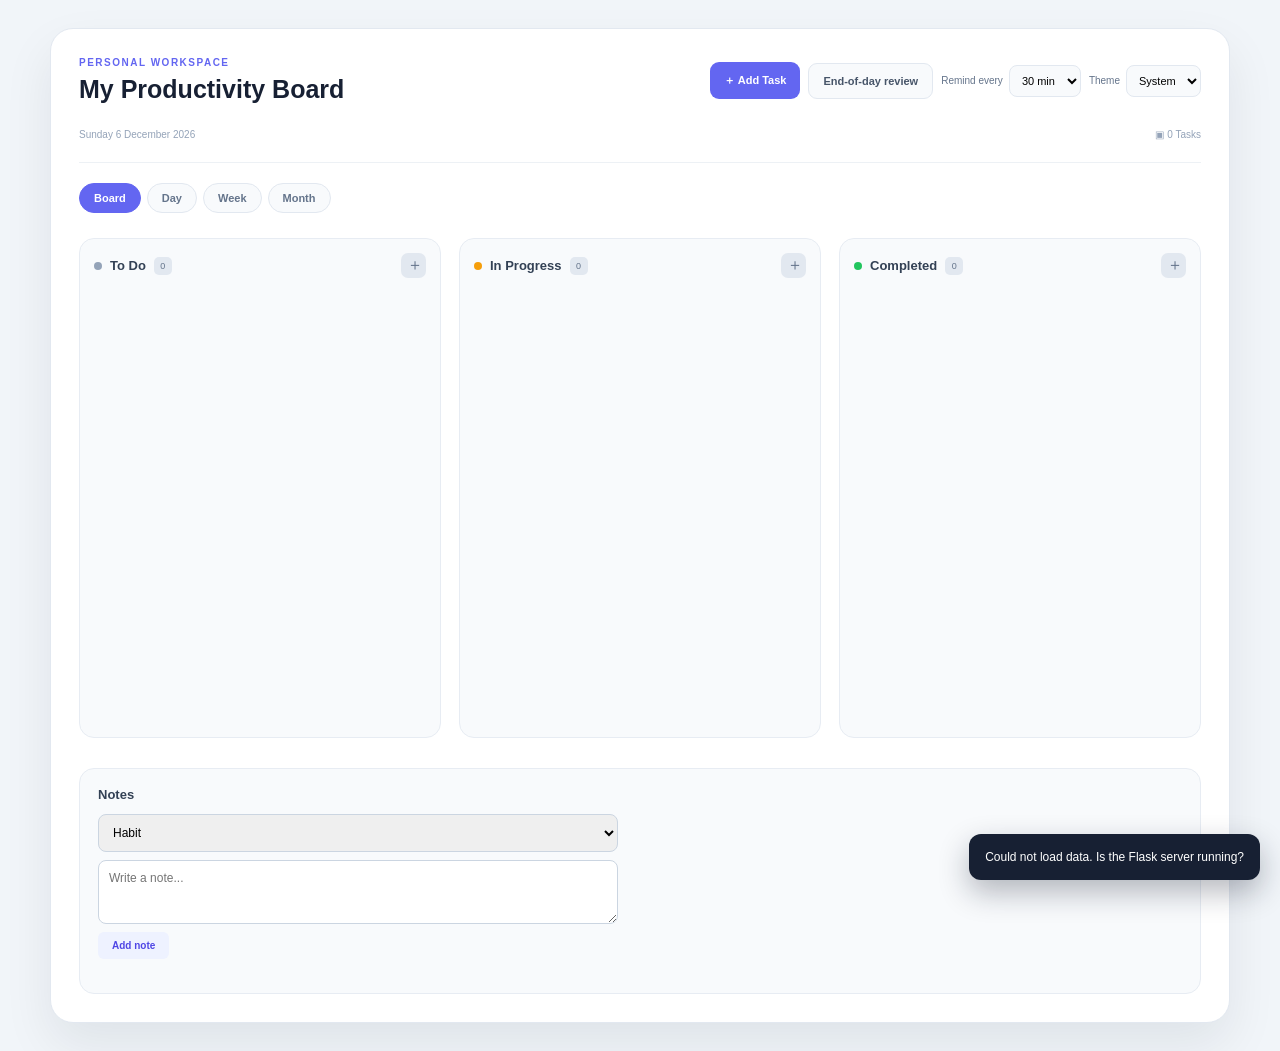
==== frontend/index.html @ 71735ff5 "added day, week and month planner views also added view switcher and calendar grid based on due date" ====
<!doctype html>
<html lang="en">
  <head>
    <meta charset="utf-8" />
    <meta name="viewport" content="width=device-width, initial-scale=1" />
    <title>My Productivity Board</title>
    <link rel="stylesheet" href="./style.css" />
    <link rel="stylesheet" href="./panels.css" />
    <link rel="stylesheet" href="./planner.css" />
    <link rel="stylesheet" href="./theme.css" />
  </head>
  <body>
    <div class="kanban-board">
      <header class="board-header">
        <div>
          <p class="eyebrow">PERSONAL WORKSPACE</p>
          <h1>My Productivity Board</h1>
        </div>

        <div class="board-actions">
          <button type="button" id="add-task-btn">＋ Add Task</button>
          <button type="button" id="review-btn" class="ghost-btn">End-of-day review</button>
          <label class="reminder-setting">
            Remind every
            <select id="reminder-interval">
              <option value="15">15 min</option>
              <option value="30">30 min</option>
              <option value="60">60 min</option>
              <option value="0">Off</option>
            </select>
          </label>
          <label class="reminder-setting">
            Theme
            <select id="theme-select">
              <option value="system">System</option>
              <option value="light">Light</option>
              <option value="dark">Dark</option>
            </select>
          </label>
        </div>
      </header>

      <div class="board-meta">
        <span id="today-label" class="board-info"></span>
        <div class="board-info">
          <span>▣ <span id="total-count">0</span> Tasks</span>
        </div>
      </div>

      <nav class="view-switcher" aria-label="Choose view">
        <button type="button" class="view-btn active" data-view="board">Board</button>
        <button type="button" class="view-btn" data-view="day">Day</button>
        <button type="button" class="view-btn" data-view="week">Week</button>
        <button type="button" class="view-btn" data-view="month">Month</button>
      </nav>

      <main class="kanban-columns">
        <section class="kanban-column" data-status="todo">
          <header class="column-header">
            <div>
              <span class="status-dot gray"></span>
              <h2>To Do</h2>
              <span class="task-count" id="count-todo">0</span>
            </div>
            <button type="button" class="column-add" data-status="todo" aria-label="Add to To Do">＋</button>
          </header>
          <div class="task-list" id="list-todo"></div>
        </section>

        <section class="kanban-column" data-status="progress">
          <header class="column-header">
            <div>
              <span class="status-dot orange"></span>
              <h2>In Progress</h2>
              <span class="task-count" id="count-progress">0</span>
            </div>
            <button type="button" class="column-add" data-status="progress" aria-label="Add to In Progress">＋</button>
          </header>
          <div class="task-list" id="list-progress"></div>
        </section>

        <section class="kanban-column" data-status="done">
          <header class="column-header">
            <div>
              <span class="status-dot green"></span>
              <h2>Completed</h2>
              <span class="task-count" id="count-done">0</span>
            </div>
            <button type="button" class="column-add" data-status="done" aria-label="Add to Completed">＋</button>
          </header>
          <div class="task-list" id="list-done"></div>
        </section>
      </main>

      <section id="planner" class="planner" hidden>
        <div class="planner-nav">
          <button type="button" id="planner-prev" class="ghost-btn" aria-label="Previous">‹</button>
          <h2 id="planner-title"></h2>
          <button type="button" id="planner-next" class="ghost-btn" aria-label="Next">›</button>
          <button type="button" id="planner-today" class="ghost-btn">Today</button>
        </div>
        <p class="planner-hint">Click a task to edit it, or an empty spot in a day to add one for that date.</p>
        <div id="planner-grid" class="planner-grid"></div>
      </section>

      <section class="notes-panel" aria-labelledby="notes-title">
        <h2 id="notes-title">Notes</h2>
        <form id="note-form">
          <select id="note-category" aria-label="Note category">
            <option value="habit">Habit</option>
            <option value="reflection">Reflection</option>
            <option value="time management">Time management</option>
            <option value="critique">Critique</option>
            <option value="other">Other</option>
          </select>
          <textarea id="note-text" rows="3" placeholder="Write a note..."></textarea>
          <button type="submit" class="action-btn">Add note</button>
        </form>
        <ul id="notes-list" class="notes-list"></ul>
      </section>
    </div>

    <dialog id="task-dialog">
      <form id="task-form">
        <h2 id="dialog-title">New Task</h2>
        <input type="text" id="task-title" placeholder="Title" required />
        <input type="text" id="task-desc" placeholder="Description" />
        <input type="text" id="task-label" placeholder="Label (e.g. Design)" />
        <select id="task-status" aria-label="Status">
          <option value="todo">To Do</option>
          <option value="progress">In Progress</option>
          <option value="done">Completed</option>
        </select>
        <input type="date" id="task-date" required />
        <div class="dialog-buttons">
          <button type="button" id="delete-btn" hidden>Delete</button>
          <button type="button" id="cancel-btn">Cancel</button>
          <button type="submit" id="submit-btn">Add</button>
        </div>
      </form>
    </dialog>

    <dialog id="review-dialog">
      <form id="review-form">
        <h2>End-of-day review</h2>
        <p id="review-summary" class="review-summary"></p>
        <ul id="review-list" class="review-list"></ul>
        <textarea id="review-text" rows="4" placeholder="What went well? What would you change tomorrow?"></textarea>
        <div class="dialog-buttons">
          <button type="button" id="review-close" class="ghost-btn">Close</button>
          <button type="submit">Save reflection</button>
        </div>
      </form>
    </dialog>

    <div id="toast" class="toast" role="status" hidden></div>

    <script type="module" src="./index.js"></script>
  </body>
</html>
---- frontend/style.css ----
* {
  box-sizing: border-box;
}

body {
  margin: 0;
  min-height: 100vh;
  padding: 28px;
  background: #f1f5f9;
  color: #172033;
  font-family: Arial, sans-serif;
}

.kanban-board {
  width: min(100%, 1180px);
  margin: 0 auto;
  padding: 28px;
  border: 1px solid #e2e8f0;
  border-radius: 23px;
  background: #ffffff;
  box-shadow: 0 22px 50px rgba(15, 23, 42, 0.08);
}

.board-header,
.board-meta,
.column-header,
.task-top,
.task-footer,
.checklist-label {
  display: flex;
  align-items: center;
  justify-content: space-between;
  gap: 15px;
}

.eyebrow {
  margin: 0 0 7px;
  color: #6366f1;
  font-size: 10px;
  font-weight: 700;
  letter-spacing: 1.5px;
}

.board-header h1 {
  margin: 0;
  font-size: 25px;
}

.board-actions {
  display: flex;
  align-items: center;
  gap: 8px;
}

.board-actions > button:first-child {
  padding: 11px 14px;
  border: 0;
  border-radius: 9px;
  background: #6366f1;
  color: #ffffff;
  cursor: pointer;
  font-size: 11px;
  font-weight: 700;
  transition:
    background 0.25s ease,
    transform 0.25s ease;
}

.board-actions > button:first-child:hover {
  background: #4f46e5;
  transform: translateY(-2px);
}

.more-button {
  width: 36px;
  height: 36px;
  border: 1px solid #e2e8f0;
  border-radius: 9px;
  background: #f8fafc;
  color: #64748b;
  cursor: pointer;
  font-size: 14px;
}

.board-meta {
  margin-top: 25px;
  padding-bottom: 22px;
  border-bottom: 1px solid #edf1f5;
}

.team-avatars {
  display: flex;
  align-items: center;
}

.team-avatars img,
.team-avatars span {
  width: 29px;
  height: 29px;
  margin-left: -6px;
  border: 2px solid #ffffff;
  border-radius: 50%;
}

.team-avatars img:first-child {
  margin-left: 0;
}

.team-avatars img {
  object-fit: cover;
}

.team-avatars span {
  display: grid;
  place-items: center;
  background: #e0e7ff;
  color: #4f46e5;
  font-size: 8px;
  font-weight: 700;
}

.board-info {
  display: flex;
  gap: 18px;
  color: #94a3b8;
  font-size: 10px;
}

.kanban-columns {
  display: grid;
  grid-template-columns: repeat(3, minmax(245px, 1fr));
  gap: 18px;
  margin-top: 25px;
  overflow-x: auto;
  padding-bottom: 5px;
}

.kanban-column {
  min-height: 500px;
  padding: 14px;
  border: 1px solid #e7ecf3;
  border-radius: 15px;
  background: #f8fafc;
}

.column-header {
  margin-bottom: 16px;
}

.column-header > div {
  display: flex;
  align-items: center;
  gap: 8px;
}

.column-header h2 {
  margin: 0;
  color: #334155;
  font-size: 13px;
}

.column-header > button {
  width: 25px;
  height: 25px;
  border: 0;
  border-radius: 7px;
  background: #e2e8f0;
  color: #64748b;
  cursor: pointer;
  font-size: 16px;
}

.column-header > button:hover {
  background: #c7d2fe;
  color: #4f46e5;
}

.status-dot {
  width: 8px;
  height: 8px;
  border-radius: 50%;
}

.status-dot.gray {
  background: #94a3b8;
}

.status-dot.orange {
  background: #f59e0b;
}

.status-dot.green {
  background: #22c55e;
}

.task-count {
  min-width: 18px;
  height: 18px;
  display: grid;
  place-items: center;
  border-radius: 5px;
  background: #e2e8f0;
  color: #64748b;
  font-size: 9px;
}

.task-list {
  display: grid;
  gap: 12px;
}

.task-card {
  padding: 15px;
  border: 1px solid #e2e8f0;
  border-radius: 12px;
  background: #ffffff;
  box-shadow: 0 4px 12px rgba(15, 23, 42, 0.04);
  transition:
    transform 0.25s ease,
    box-shadow 0.25s ease;
}

.task-card:hover {
  transform: translateY(-4px);
  box-shadow: 0 12px 24px rgba(15, 23, 42, 0.09);
}

.task-card.highlighted {
  border-color: #c7d2fe;
  box-shadow: 0 7px 18px rgba(99, 102, 241, 0.1);
}

.task-top {
  align-items: flex-start;
}

.task-label {
  padding: 5px 7px;
  border-radius: 5px;
  font-size: 7px;
  font-weight: 700;
  letter-spacing: 0.7px;
}

.task-label.purple {
  background: #ede9fe;
  color: #7c3aed;
}

.task-label.blue {
  background: #dbeafe;
  color: #2563eb;
}

.task-label.orange {
  background: #ffedd5;
  color: #ea580c;
}

.task-label.pink {
  background: #fce7f3;
  color: #db2777;
}

.task-label.green-label {
  background: #dcfce7;
  color: #16a34a;
}

.task-top button {
  padding: 0;
  border: 0;
  background: transparent;
  color: #94a3b8;
  cursor: pointer;
  font-size: 13px;
}

.task-card h3 {
  margin: 14px 0 7px;
  color: #334155;
  font-size: 13px;
  line-height: 1.35;
}

.task-card > p {
  margin: 0;
  color: #94a3b8;
  font-size: 10px;
  line-height: 1.5;
}

.checklist {
  margin-top: 15px;
}

.checklist-label {
  margin-bottom: 7px;
  color: #94a3b8;
  font-size: 9px;
}

.checklist-label strong {
  color: #6366f1;
}

.checklist-track {
  height: 5px;
  overflow: hidden;
  border-radius: 10px;
  background: #e2e8f0;
}

.checklist-track span {
  display: block;
  width: 60%;
  height: 100%;
  border-radius: inherit;
  background: #6366f1;
}

.task-footer {
  margin-top: 17px;
}

.due-date,
.done-date {
  color: #94a3b8;
  font-size: 9px;
}

.done-date {
  color: #16a34a;
  font-weight: 700;
}

.task-footer img {
  width: 25px;
  height: 25px;
  border: 2px solid #ffffff;
  border-radius: 50%;
  object-fit: cover;
}

.add-task-button {
  width: 100%;
  margin-top: 14px;
  padding: 10px;
  border: 1px dashed #cbd5e1;
  border-radius: 8px;
  background: transparent;
  color: #94a3b8;
  cursor: pointer;
  font-size: 10px;
  transition:
    border-color 0.25s ease,
    color 0.25s ease,
    background 0.25s ease;
}

.add-task-button:hover {
  border-color: #818cf8;
  background: #eef2ff;
  color: #6366f1;
}

dialog {
  width: min(92%, 380px);
  padding: 22px;
  border: 1px solid #e2e8f0;
  border-radius: 15px;
}
dialog::backdrop {
  background: rgba(15, 23, 42, 0.4);
}
#task-form {
  display: grid;
  gap: 10px;
}
#task-form h2 {
  margin: 0 0 4px;
  font-size: 16px;
}
#task-form input,
#task-form select {
  padding: 10px;
  border: 1px solid #cbd5e1;
  border-radius: 8px;
  font-size: 12px;
}
.dialog-buttons {
  display: flex;
  justify-content: flex-end;
  gap: 8px;
}
.dialog-buttons button {
  padding: 9px 14px;
  border: 0;
  border-radius: 8px;
  cursor: pointer;
  font-size: 11px;
  font-weight: 700;
}
#cancel-btn {
  background: #e2e8f0;
  color: #475569;
}
.dialog-buttons button[type="submit"] {
  background: #6366f1;
  color: #fff;
}

.card-actions {
  display: flex;
  gap: 6px;
  margin-top: 12px;
}
.action-btn {
  padding: 6px 10px;
  border: 0;
  border-radius: 6px;
  background: #eef2ff;
  color: #4f46e5;
  font-size: 10px;
  font-weight: 700;
  cursor: pointer;
}
.action-btn:hover {
  background: #c7d2fe;
}
.action-btn.secondary {
  background: #f1f5f9;
  color: #64748b;
}
.action-btn.secondary:hover {
  background: #e2e8f0;
}

#delete-btn {
  background: #fee2e2;
  color: #dc2626;
  margin-right: auto;
}

@media (max-width: 700px) {
  body {
    padding: 14px;
  }

  .kanban-board {
    padding: 20px 15px;
  }

  .kanban-columns {
    grid-template-columns: repeat(3, 270px);
  }

  .board-info {
    display: none;
  }
}
---- frontend/panels.css ----
/* Header extras */
.board-actions { flex-wrap: wrap; justify-content: flex-end; }

.ghost-btn {
  padding: 11px 14px;
  border: 1px solid #e2e8f0;
  border-radius: 9px;
  background: #f8fafc;
  color: #475569;
  cursor: pointer;
  font-size: 11px;
  font-weight: 700;
}
.ghost-btn:hover { background: #eef2ff; color: #4f46e5; }

.reminder-setting {
  display: flex;
  align-items: center;
  gap: 6px;
  color: #64748b;
  font-size: 10px;
}
.reminder-setting select {
  padding: 8px;
  border: 1px solid #e2e8f0;
  border-radius: 8px;
  background: #f8fafc;
  font-size: 11px;
}

/* Overdue dates */
.due-date.overdue { color: #dc2626; font-weight: 700; }

/* Notes panel */
.notes-panel {
  margin-top: 25px;
  padding: 18px;
  border: 1px solid #e7ecf3;
  border-radius: 15px;
  background: #f8fafc;
}
.notes-panel h2 { margin: 0 0 12px; color: #334155; font-size: 13px; }

#note-form { display: grid; gap: 8px; max-width: 520px; }
#note-form select,
#note-form textarea,
#review-form textarea {
  padding: 10px;
  border: 1px solid #cbd5e1;
  border-radius: 8px;
  font: inherit;
  font-size: 12px;
  resize: vertical;
}
#note-form .action-btn { justify-self: start; padding: 8px 14px; }

.notes-list {
  display: grid;
  gap: 10px;
  margin: 16px 0 0;
  padding: 0;
  list-style: none;
}
.note {
  padding: 12px 14px;
  border: 1px solid #e2e8f0;
  border-radius: 10px;
  background: #ffffff;
}
.note p { margin: 8px 0 0; color: #475569; font-size: 12px; line-height: 1.5; white-space: pre-wrap; }
.note-meta { display: flex; align-items: center; gap: 10px; color: #94a3b8; font-size: 9px; }
.note-tag {
  padding: 4px 7px;
  border-radius: 5px;
  background: #ede9fe;
  color: #7c3aed;
  font-weight: 700;
  letter-spacing: 0.5px;
  text-transform: uppercase;
}
.note-delete {
  margin-left: auto;
  border: 0;
  background: transparent;
  color: #94a3b8;
  cursor: pointer;
}
.note-delete:hover { color: #dc2626; }

/* End-of-day review dialog */
#review-form { display: grid; gap: 10px; }
#review-form h2 { margin: 0; font-size: 16px; }
.review-summary { margin: 0; color: #64748b; font-size: 11px; }
.review-list { display: grid; gap: 8px; margin: 0; padding: 0; list-style: none; }
.review-list li {
  display: flex;
  align-items: center;
  justify-content: space-between;
  gap: 10px;
  padding: 10px;
  border: 1px solid #e2e8f0;
  border-radius: 8px;
  font-size: 12px;
}

/* Reminder toast */
.toast {
  position: fixed;
  right: 20px;
  bottom: 20px;
  max-width: 320px;
  padding: 14px 16px;
  border-radius: 12px;
  background: #172033;
  color: #ffffff;
  font-size: 12px;
  line-height: 1.5;
  box-shadow: 0 12px 30px rgba(15, 23, 42, 0.3);
}
.toast[hidden] { display: none; }
---- frontend/planner.css ----
/* View switcher */
.view-switcher { display: flex; gap: 6px; margin-top: 20px; }
.view-btn {
  padding: 8px 14px;
  border: 1px solid #e2e8f0;
  border-radius: 999px;
  background: #f8fafc;
  color: #64748b;
  cursor: pointer;
  font-size: 11px;
  font-weight: 700;
}
.view-btn.active { border-color: #6366f1; background: #6366f1; color: #ffffff; }

/* `hidden` must win over the display values set elsewhere */
.kanban-columns[hidden],
.planner[hidden] { display: none; }

/* Planner */
.planner { margin-top: 20px; }
.planner-nav { display: flex; align-items: center; gap: 10px; }
.planner-nav h2 { flex: 1; margin: 0; font-size: 15px; text-align: center; }
.planner-nav .ghost-btn { padding: 8px 14px; }
.planner-hint { margin: 10px 0 14px; color: #94a3b8; font-size: 10px; }

.planner-grid { display: grid; gap: 8px; overflow-x: auto; }
.planner-grid.day { grid-template-columns: 1fr; }
.planner-grid.week,
.planner-grid.month { grid-template-columns: repeat(7, minmax(110px, 1fr)); }

.weekday-label { padding: 4px; color: #94a3b8; font-size: 10px; font-weight: 700; text-align: center; }

.day-cell {
  min-height: 90px;
  padding: 8px;
  border: 1px solid #e7ecf3;
  border-radius: 10px;
  background: #f8fafc;
  cursor: pointer;
}
.planner-grid.day .day-cell { min-height: 220px; }
.planner-grid.week .day-cell { min-height: 200px; }
.day-cell:hover { border-color: #c7d2fe; }
.day-cell.today { border-color: #6366f1; box-shadow: inset 0 0 0 1px #6366f1; }
.day-cell.outside { opacity: 0.45; }
.day-head { color: #64748b; font-size: 10px; font-weight: 700; }

.chip {
  display: block;
  width: 100%;
  margin-top: 6px;
  padding: 5px 7px;
  overflow: hidden;
  border: 0;
  border-radius: 6px;
  font-size: 10px;
  text-align: left;
  text-overflow: ellipsis;
  white-space: nowrap;
  cursor: pointer;
}
.chip.todo { background: #ede9fe; color: #7c3aed; }
.chip.progress { background: #ffedd5; color: #ea580c; }
.chip.done { background: #dcfce7; color: #16a34a; text-decoration: line-through; }
---- frontend/theme.css ----
/* JS sets <html data-theme="light|dark">, resolving "system" itself. */
[data-theme="dark"] { color-scheme: dark; }

[data-theme="dark"] body { background: #0b1120; color: #e2e8f0; }
[data-theme="dark"] .kanban-board { background: #111827; border-color: #1f2937; box-shadow: none; }
[data-theme="dark"] .board-meta { border-bottom-color: #1f2937; }

[data-theme="dark"] .kanban-column,
[data-theme="dark"] .notes-panel { background: #0f172a; border-color: #1f2937; }

[data-theme="dark"] .task-card,
[data-theme="dark"] .note,
[data-theme="dark"] .review-list li { background: #1e293b; border-color: #334155; }

[data-theme="dark"] .column-header h2,
[data-theme="dark"] .task-card h3,
[data-theme="dark"] .notes-panel h2 { color: #e2e8f0; }

[data-theme="dark"] .task-card > p,
[data-theme="dark"] .note p,
[data-theme="dark"] .review-summary { color: #94a3b8; }

[data-theme="dark"] .task-count,
[data-theme="dark"] .column-header > button { background: #1e293b; color: #94a3b8; }

[data-theme="dark"] dialog { background: #111827; color: #e2e8f0; border-color: #334155; }

[data-theme="dark"] #task-form input,
[data-theme="dark"] #task-form select,
[data-theme="dark"] #note-form select,
[data-theme="dark"] #note-form textarea,
[data-theme="dark"] #review-form textarea { background: #0f172a; color: #e2e8f0; border-color: #334155; }

[data-theme="dark"] .ghost-btn,
[data-theme="dark"] .reminder-setting select { background: #1e293b; border-color: #334155; color: #cbd5e1; }
[data-theme="dark"] .reminder-setting { color: #94a3b8; }

[data-theme="dark"] #cancel-btn { background: #334155; color: #e2e8f0; }
[data-theme="dark"] .action-btn { background: #312e81; color: #c7d2fe; }
[data-theme="dark"] .action-btn.secondary { background: #334155; color: #cbd5e1; }

[data-theme="dark"] .toast { background: #e2e8f0; color: #0f172a; }

/* Planner */
[data-theme="dark"] .view-btn { background: #1e293b; border-color: #334155; color: #94a3b8; }
[data-theme="dark"] .view-btn.active { background: #6366f1; border-color: #6366f1; color: #ffffff; }
[data-theme="dark"] .day-cell { background: #0f172a; border-color: #1f2937; }
[data-theme="dark"] .day-cell:hover { border-color: #4f46e5; }
[data-theme="dark"] .day-head { color: #94a3b8; }
[data-theme="dark"] .chip.todo { background: #2e1065; color: #c4b5fd; }
[data-theme="dark"] .chip.progress { background: #431407; color: #fdba74; }
[data-theme="dark"] .chip.done { background: #052e16; color: #86efac; }
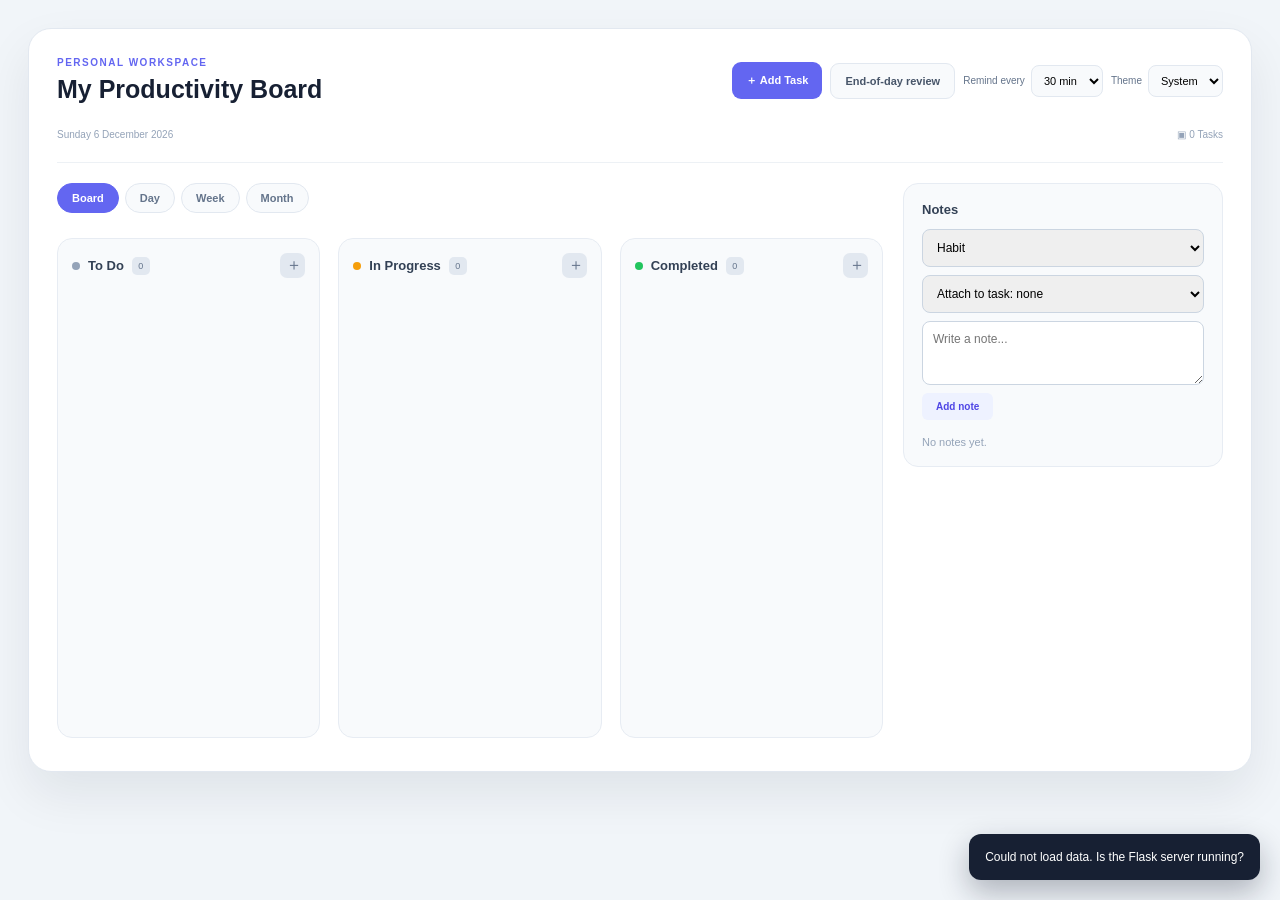
==== commit 36d51441: "added deadline times and task-linked notes sidebar, added optional deadline time with 15-minute and " ====
--- a/frontend/index.html
+++ b/frontend/index.html
@@ -47,6 +47,8 @@
         </div>
       </div>
 
+      <div class="workspace">
+      <div class="workspace-main">
       <nav class="view-switcher" aria-label="Choose view">
         <button type="button" class="view-btn active" data-view="board">Board</button>
         <button type="button" class="view-btn" data-view="day">Day</button>
@@ -103,8 +105,14 @@
         <div id="planner-grid" class="planner-grid"></div>
       </section>
 
-      <section class="notes-panel" aria-labelledby="notes-title">
+      </div>
+
+      <aside class="notes-panel" aria-labelledby="notes-title">
         <h2 id="notes-title">Notes</h2>
+        <div id="note-filter" class="note-filter" hidden>
+          <span></span>
+          <button type="button" id="note-filter-clear">Show all ✕</button>
+        </div>
         <form id="note-form">
           <select id="note-category" aria-label="Note category">
             <option value="habit">Habit</option>
@@ -113,11 +121,13 @@
             <option value="critique">Critique</option>
             <option value="other">Other</option>
           </select>
+          <select id="note-task" aria-label="Attach to task"></select>
           <textarea id="note-text" rows="3" placeholder="Write a note..."></textarea>
           <button type="submit" class="action-btn">Add note</button>
         </form>
         <ul id="notes-list" class="notes-list"></ul>
-      </section>
+      </aside>
+      </div>
     </div>
 
     <dialog id="task-dialog">
@@ -132,6 +142,10 @@
           <option value="done">Completed</option>
         </select>
         <input type="date" id="task-date" required />
+        <label class="field-label">
+          Deadline time (optional)
+          <input type="time" id="task-time" />
+        </label>
         <div class="dialog-buttons">
           <button type="button" id="delete-btn" hidden>Delete</button>
           <button type="button" id="cancel-btn">Cancel</button>
--- a/frontend/style.css
+++ b/frontend/style.css
@@ -25,8 +25,7 @@
 .board-meta,
 .column-header,
 .task-top,
-.task-footer,
-.checklist-label {
+.task-footer {
   display: flex;
   align-items: center;
   justify-content: space-between;
@@ -71,52 +70,10 @@
   transform: translateY(-2px);
 }
 
-.more-button {
-  width: 36px;
-  height: 36px;
-  border: 1px solid #e2e8f0;
-  border-radius: 9px;
-  background: #f8fafc;
-  color: #64748b;
-  cursor: pointer;
-  font-size: 14px;
-}
-
 .board-meta {
   margin-top: 25px;
   padding-bottom: 22px;
   border-bottom: 1px solid #edf1f5;
-}
-
-.team-avatars {
-  display: flex;
-  align-items: center;
-}
-
-.team-avatars img,
-.team-avatars span {
-  width: 29px;
-  height: 29px;
-  margin-left: -6px;
-  border: 2px solid #ffffff;
-  border-radius: 50%;
-}
-
-.team-avatars img:first-child {
-  margin-left: 0;
-}
-
-.team-avatars img {
-  object-fit: cover;
-}
-
-.team-avatars span {
-  display: grid;
-  place-items: center;
-  background: #e0e7ff;
-  color: #4f46e5;
-  font-size: 8px;
-  font-weight: 700;
 }
 
 .board-info {
@@ -225,11 +182,6 @@
   box-shadow: 0 12px 24px rgba(15, 23, 42, 0.09);
 }
 
-.task-card.highlighted {
-  border-color: #c7d2fe;
-  box-shadow: 0 7px 18px rgba(99, 102, 241, 0.1);
-}
-
 .task-top {
   align-items: flex-start;
 }
@@ -290,35 +242,6 @@
   line-height: 1.5;
 }
 
-.checklist {
-  margin-top: 15px;
-}
-
-.checklist-label {
-  margin-bottom: 7px;
-  color: #94a3b8;
-  font-size: 9px;
-}
-
-.checklist-label strong {
-  color: #6366f1;
-}
-
-.checklist-track {
-  height: 5px;
-  overflow: hidden;
-  border-radius: 10px;
-  background: #e2e8f0;
-}
-
-.checklist-track span {
-  display: block;
-  width: 60%;
-  height: 100%;
-  border-radius: inherit;
-  background: #6366f1;
-}
-
 .task-footer {
   margin-top: 17px;
 }
@@ -332,36 +255,6 @@
 .done-date {
   color: #16a34a;
   font-weight: 700;
-}
-
-.task-footer img {
-  width: 25px;
-  height: 25px;
-  border: 2px solid #ffffff;
-  border-radius: 50%;
-  object-fit: cover;
-}
-
-.add-task-button {
-  width: 100%;
-  margin-top: 14px;
-  padding: 10px;
-  border: 1px dashed #cbd5e1;
-  border-radius: 8px;
-  background: transparent;
-  color: #94a3b8;
-  cursor: pointer;
-  font-size: 10px;
-  transition:
-    border-color 0.25s ease,
-    color 0.25s ease,
-    background 0.25s ease;
-}
-
-.add-task-button:hover {
-  border-color: #818cf8;
-  background: #eef2ff;
-  color: #6366f1;
 }
 
 dialog {
--- a/frontend/panels.css
+++ b/frontend/panels.css
@@ -118,3 +118,68 @@
   box-shadow: 0 12px 30px rgba(15, 23, 42, 0.3);
 }
 .toast[hidden] { display: none; }
+
+/* Layout: board on the left, notes on the right */
+.kanban-board { width: min(100%, 1400px); }
+.workspace { display: grid; grid-template-columns: minmax(0, 1fr) 320px; gap: 20px; align-items: start; }
+.workspace-main { min-width: 0; }
+.notes-panel {
+  position: sticky;
+  top: 14px;
+  display: flex;
+  flex-direction: column;
+  max-height: calc(100vh - 28px);
+  margin-top: 20px;
+}
+#note-form { max-width: none; }
+.notes-list { overflow-y: auto; }
+@media (max-width: 1000px) {
+  .workspace { grid-template-columns: 1fr; }
+  .notes-panel { position: static; max-height: none; }
+}
+
+/* Deadline time field, note buttons and task links */
+.field-label { display: grid; gap: 4px; color: #64748b; font-size: 10px; }
+#task-form input[type="time"] { width: 100%; }
+
+.note-btn {
+  margin-left: auto;
+  padding: 6px 10px;
+  border: 0;
+  border-radius: 6px;
+  background: #fef9c3;
+  color: #854d0e;
+  font-size: 10px;
+  font-weight: 700;
+  cursor: pointer;
+}
+.note-btn:hover { background: #fde68a; }
+
+.note-filter {
+  display: flex;
+  align-items: center;
+  justify-content: space-between;
+  gap: 8px;
+  margin-bottom: 10px;
+  padding: 8px 10px;
+  border-radius: 8px;
+  background: #eef2ff;
+  color: #4f46e5;
+  font-size: 10px;
+  font-weight: 700;
+}
+.note-filter[hidden] { display: none; }
+.note-filter button { border: 0; background: transparent; color: inherit; font-weight: 700; cursor: pointer; }
+
+.note-task {
+  margin-top: 8px;
+  padding: 4px 8px;
+  border: 0;
+  border-radius: 6px;
+  background: #eef2ff;
+  color: #4f46e5;
+  font-size: 10px;
+  font-weight: 700;
+  cursor: pointer;
+}
+.note-empty { color: #94a3b8; font-size: 11px; list-style: none; }
--- a/frontend/theme.css
+++ b/frontend/theme.css
@@ -49,4 +49,10 @@
 [data-theme="dark"] .day-head { color: #94a3b8; }
 [data-theme="dark"] .chip.todo { background: #2e1065; color: #c4b5fd; }
 [data-theme="dark"] .chip.progress { background: #431407; color: #fdba74; }
-[data-theme="dark"] .chip.done { background: #052e16; color: #86efac; }+[data-theme="dark"] .chip.done { background: #052e16; color: #86efac; }
+
+/* Notes sidebar and deadline field */
+[data-theme="dark"] .field-label { color: #94a3b8; }
+[data-theme="dark"] .note-btn { background: #422006; color: #fde68a; }
+[data-theme="dark"] .note-filter,
+[data-theme="dark"] .note-task { background: #1e1b4b; color: #c7d2fe; }
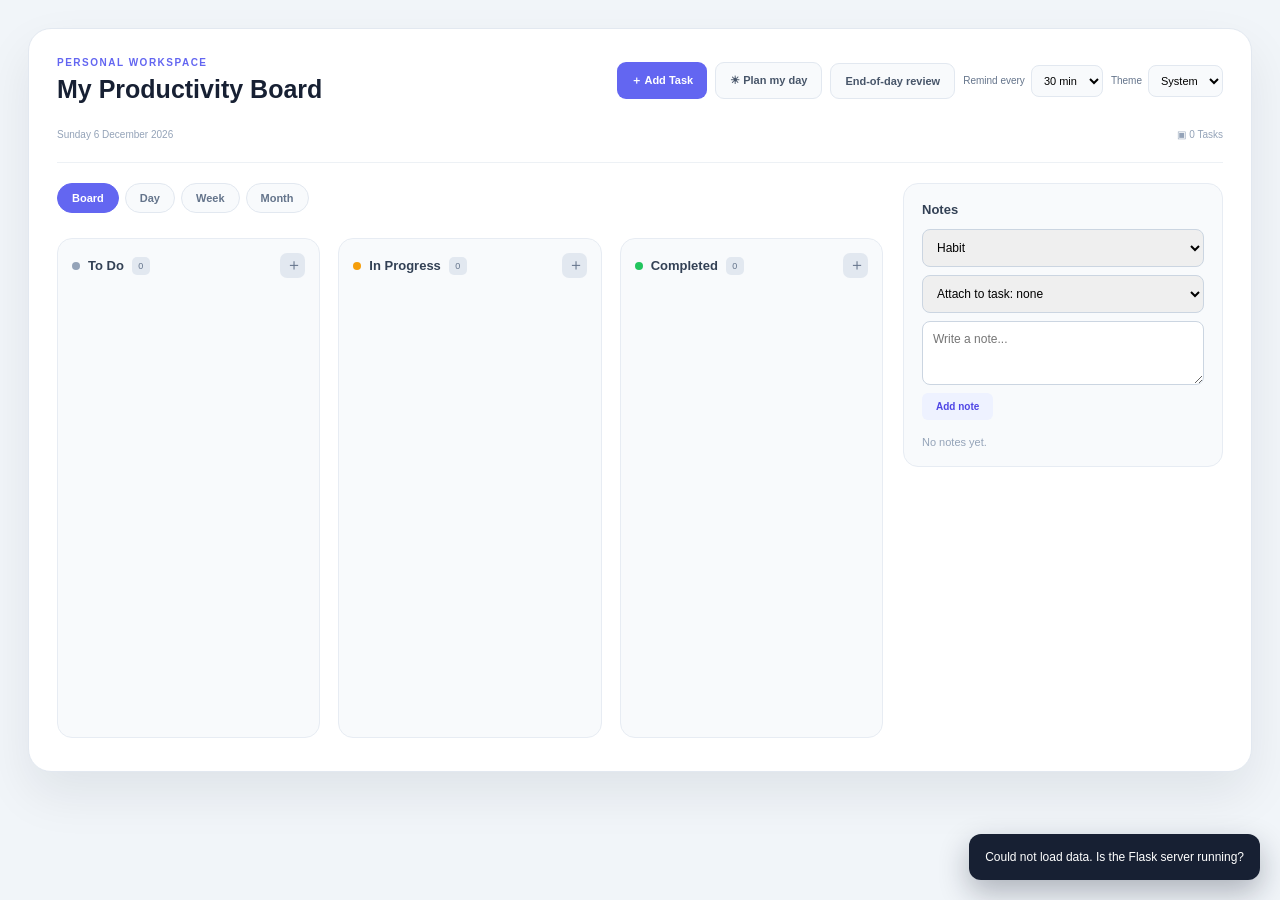
==== commit d1bdaea4: "added planning mode, time blocks and completion history added timed planning session with priorities" ====
--- a/frontend/index.html
+++ b/frontend/index.html
@@ -19,6 +19,7 @@
 
         <div class="board-actions">
           <button type="button" id="add-task-btn">＋ Add Task</button>
+          <button type="button" id="plan-btn" class="ghost-btn">☀ Plan my day</button>
           <button type="button" id="review-btn" class="ghost-btn">End-of-day review</button>
           <label class="reminder-setting">
             Remind every
@@ -119,6 +120,7 @@
             <option value="reflection">Reflection</option>
             <option value="time management">Time management</option>
             <option value="critique">Critique</option>
+            <option value="planning">Planning</option>
             <option value="other">Other</option>
           </select>
           <select id="note-task" aria-label="Attach to task"></select>
@@ -146,6 +148,21 @@
           Deadline time (optional)
           <input type="time" id="task-time" />
         </label>
+        <label class="field-label">
+          Time block (optional)
+          <span class="block-row">
+            <input type="time" id="task-block-start" />
+            <select id="task-block-minutes" aria-label="Block length">
+              <option value="">No block</option>
+              <option value="15">15 min</option>
+              <option value="30">30 min</option>
+              <option value="45">45 min</option>
+              <option value="60">1 hour</option>
+              <option value="90">1.5 hours</option>
+              <option value="120">2 hours</option>
+            </select>
+          </span>
+        </label>
         <div class="dialog-buttons">
           <button type="button" id="delete-btn" hidden>Delete</button>
           <button type="button" id="cancel-btn">Cancel</button>
@@ -167,6 +184,38 @@
       </form>
     </dialog>
 
+    <dialog id="planning-dialog">
+      <div id="planning-setup">
+        <h2>Plan your day</h2>
+        <p class="review-summary">Choose how long you want to plan. A timer keeps you focused.</p>
+        <div class="duration-row">
+          <button type="button" class="ghost-btn" data-minutes="15">15 min</button>
+          <button type="button" class="ghost-btn" data-minutes="30">30 min</button>
+          <button type="button" class="ghost-btn" data-minutes="45">45 min</button>
+        </div>
+        <div class="dialog-buttons">
+          <button type="button" class="ghost-btn" data-close-planning>Cancel</button>
+        </div>
+      </div>
+
+      <form id="planning-session" hidden>
+        <div class="planning-top">
+          <h2>Planning</h2>
+          <span id="planning-timer">00:00</span>
+        </div>
+        <div class="planning-bar"><span id="planning-progress"></span></div>
+        <h3>Carry over from earlier days</h3>
+        <ul id="planning-carry" class="review-list"></ul>
+        <h3>Today</h3>
+        <ul id="planning-today" class="review-list"></ul>
+        <textarea id="planning-text" rows="3" placeholder="Top priorities for today..."></textarea>
+        <div class="dialog-buttons">
+          <button type="button" class="ghost-btn" data-close-planning>Cancel</button>
+          <button type="submit">Finish planning</button>
+        </div>
+      </form>
+    </dialog>
+
     <div id="toast" class="toast" role="status" hidden></div>
 
     <script type="module" src="./index.js"></script>
--- a/frontend/panels.css
+++ b/frontend/panels.css
@@ -182,4 +182,42 @@
   font-weight: 700;
   cursor: pointer;
 }
-.note-empty { color: #94a3b8; font-size: 11px; list-style: none; }+.note-empty { color: #94a3b8; font-size: 11px; list-style: none; }
+
+/* Time blocks, day timeline and completion history */
+.block-row { display: grid; grid-template-columns: 1fr 1fr; gap: 8px; }
+.block-tag { color: #4f46e5; font-size: 9px; font-weight: 700; }
+
+.hour-row { display: grid; grid-template-columns: 48px 1fr; gap: 8px; min-height: 34px; border-top: 1px solid #e7ecf3; }
+.hour-row:hover { background: #eef2ff; }
+.hour-label { padding-top: 8px; color: #94a3b8; font-size: 10px; }
+.hour-slot { padding: 2px 0 6px; }
+.chip.block { padding: 8px; }
+.chip.done-log { background: #dcfce7; color: #16a34a; cursor: default; }
+
+.day-section { margin: 14px 0 4px; color: #64748b; font-size: 11px; font-weight: 700; }
+.day-section:first-child { margin-top: 0; }
+.day-empty { margin: 4px 0; color: #94a3b8; font-size: 10px; }
+
+/* Planning mode */
+#planning-dialog { width: min(92%, 520px); }
+#planning-dialog h2 { margin: 0 0 6px; font-size: 16px; }
+#planning-dialog h3 { margin: 14px 0 6px; color: #64748b; font-size: 12px; }
+#planning-setup[hidden],
+#planning-session[hidden] { display: none; }
+#planning-session { display: grid; gap: 4px; }
+#planning-session textarea {
+  margin-top: 10px;
+  padding: 10px;
+  border: 1px solid #cbd5e1;
+  border-radius: 8px;
+  font: inherit;
+  font-size: 12px;
+  resize: vertical;
+}
+.duration-row { display: flex; gap: 8px; margin: 14px 0; }
+.duration-row .ghost-btn { flex: 1; padding: 16px; font-size: 13px; }
+.planning-top { display: flex; align-items: center; justify-content: space-between; }
+#planning-timer { color: #6366f1; font-size: 26px; font-variant-numeric: tabular-nums; font-weight: 700; }
+.planning-bar { height: 5px; margin: 10px 0; overflow: hidden; border-radius: 10px; background: #e2e8f0; }
+.planning-bar span { display: block; width: 0; height: 100%; background: #6366f1; transition: width 1s linear; }
--- a/frontend/theme.css
+++ b/frontend/theme.css
@@ -55,4 +55,14 @@
 [data-theme="dark"] .field-label { color: #94a3b8; }
 [data-theme="dark"] .note-btn { background: #422006; color: #fde68a; }
 [data-theme="dark"] .note-filter,
-[data-theme="dark"] .note-task { background: #1e1b4b; color: #c7d2fe; }+[data-theme="dark"] .note-task { background: #1e1b4b; color: #c7d2fe; }
+
+/* Time blocks and planning mode */
+[data-theme="dark"] .hour-row { border-top-color: #1f2937; }
+[data-theme="dark"] .hour-row:hover { background: #1e1b4b; }
+[data-theme="dark"] .chip.done-log { background: #052e16; color: #86efac; }
+[data-theme="dark"] .block-tag { color: #a5b4fc; }
+[data-theme="dark"] #planning-dialog h3,
+[data-theme="dark"] .day-section { color: #94a3b8; }
+[data-theme="dark"] #planning-session textarea { background: #0f172a; color: #e2e8f0; border-color: #334155; }
+[data-theme="dark"] .planning-bar { background: #1f2937; }
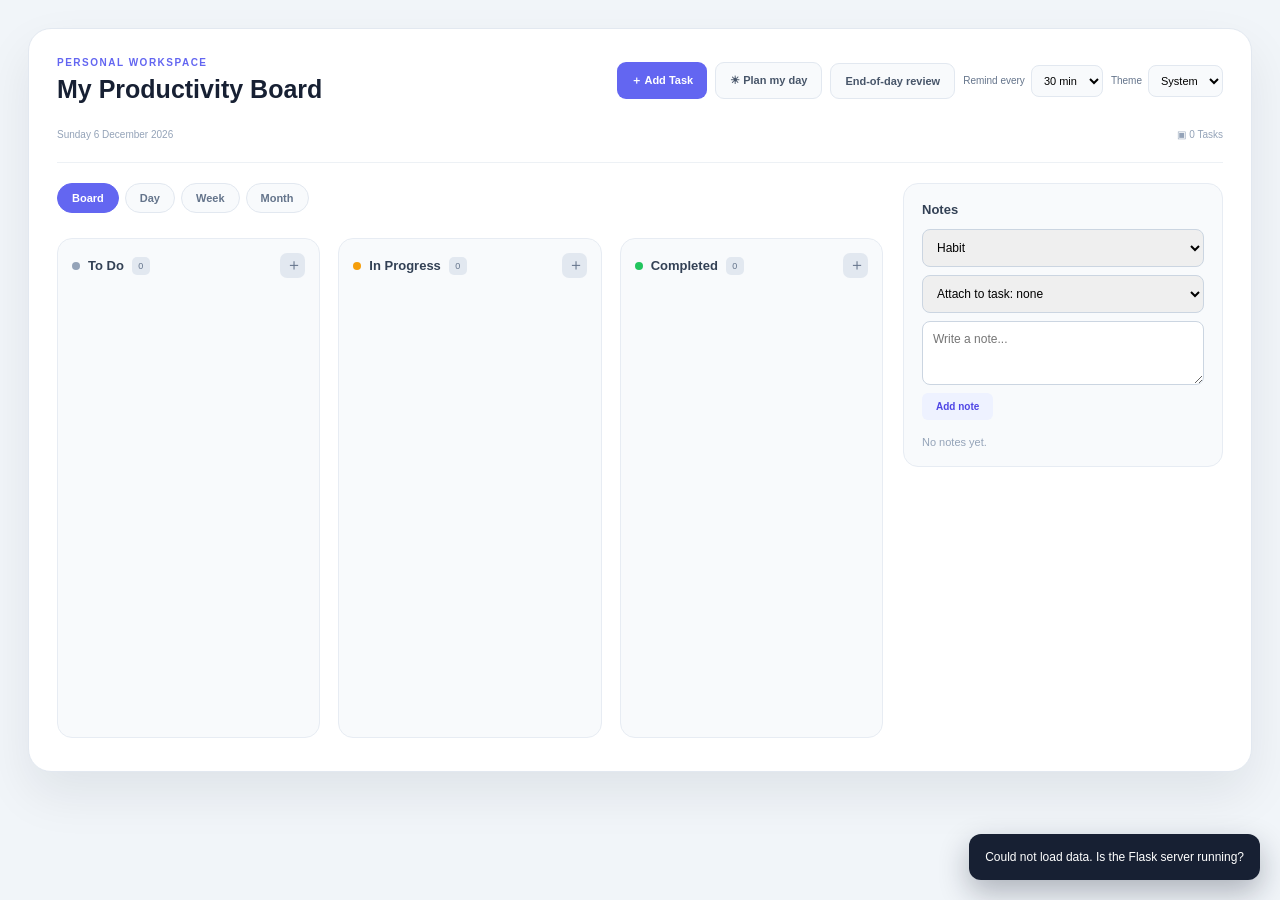
==== commit 20cdb851: "show notes and reflections in the day, week and month planner list notes by the day they were writte" ====
--- a/frontend/index.html
+++ b/frontend/index.html
@@ -204,6 +204,8 @@
           <span id="planning-timer">00:00</span>
         </div>
         <div class="planning-bar"><span id="planning-progress"></span></div>
+        <h3>Notes from yesterday</h3>
+        <ul id="planning-notes" class="review-list"></ul>
         <h3>Carry over from earlier days</h3>
         <ul id="planning-carry" class="review-list"></ul>
         <h3>Today</h3>
--- a/frontend/panels.css
+++ b/frontend/panels.css
@@ -220,4 +220,10 @@
 .planning-top { display: flex; align-items: center; justify-content: space-between; }
 #planning-timer { color: #6366f1; font-size: 26px; font-variant-numeric: tabular-nums; font-weight: 700; }
 .planning-bar { height: 5px; margin: 10px 0; overflow: hidden; border-radius: 10px; background: #e2e8f0; }
-.planning-bar span { display: block; width: 0; height: 100%; background: #6366f1; transition: width 1s linear; }+.planning-bar span { display: block; width: 0; height: 100%; background: #6366f1; transition: width 1s linear; }
+
+/* Notes and reflections inside the planner */
+.chip.note-chip { background: #fef9c3; color: #854d0e; }
+.day-note { margin: 6px 0; padding: 10px; border-radius: 8px; background: #fefce8; }
+.day-note small { color: #64748b; font-size: 10px; }
+.day-note p { margin: 6px 0 0; color: #475569; font-size: 12px; line-height: 1.5; white-space: pre-wrap; }
--- a/frontend/theme.css
+++ b/frontend/theme.css
@@ -65,4 +65,8 @@
 [data-theme="dark"] #planning-dialog h3,
 [data-theme="dark"] .day-section { color: #94a3b8; }
 [data-theme="dark"] #planning-session textarea { background: #0f172a; color: #e2e8f0; border-color: #334155; }
-[data-theme="dark"] .planning-bar { background: #1f2937; }+[data-theme="dark"] .planning-bar { background: #1f2937; }
+
+[data-theme="dark"] .chip.note-chip { background: #422006; color: #fde68a; }
+[data-theme="dark"] .day-note { background: #1c1917; }
+[data-theme="dark"] .day-note p { color: #cbd5e1; }
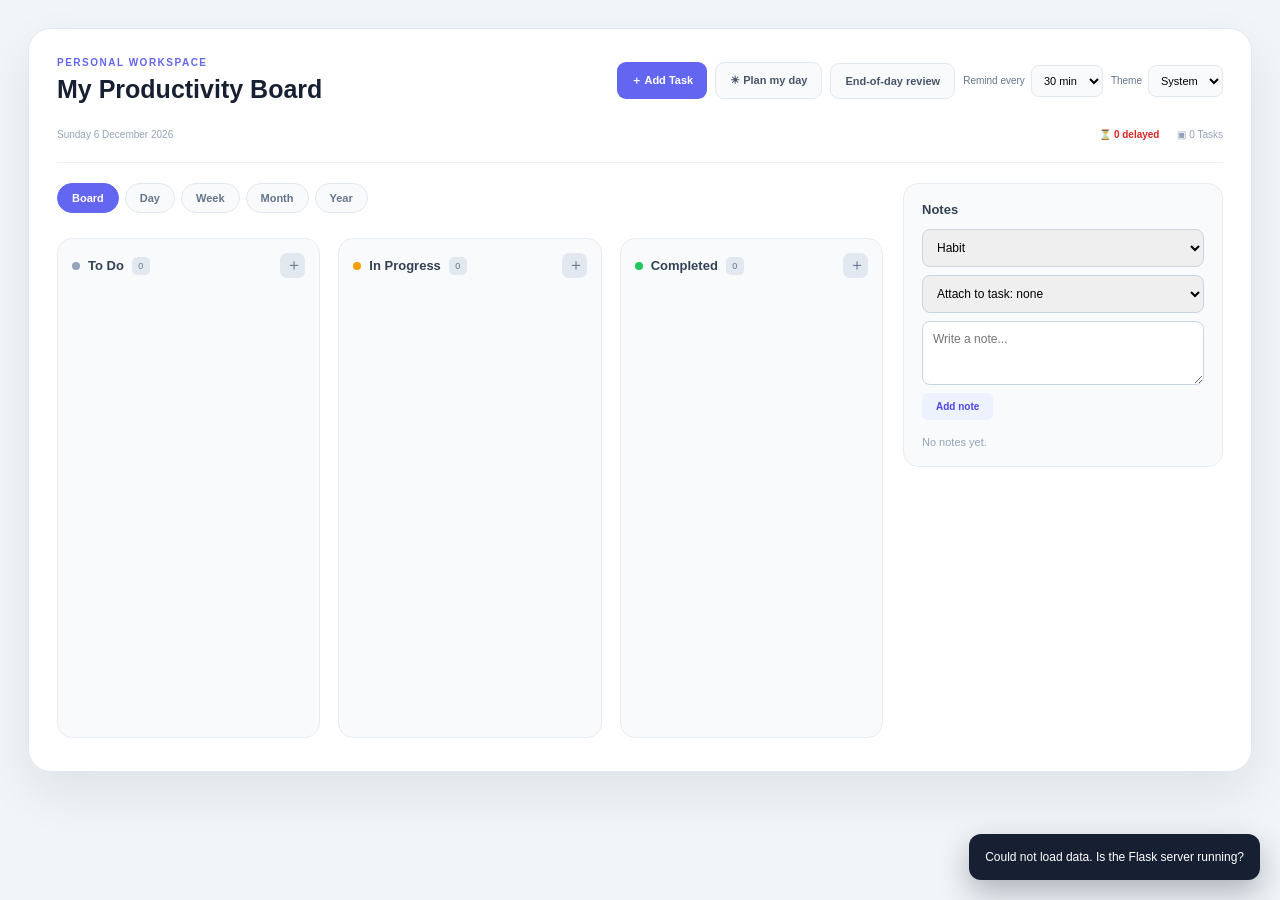
==== commit db37dedd: "track delayed tasks with tags, delay history and year view flag overdue tasks on cards, planner and " ====
--- a/frontend/index.html
+++ b/frontend/index.html
@@ -44,6 +44,7 @@
       <div class="board-meta">
         <span id="today-label" class="board-info"></span>
         <div class="board-info">
+          <span class="late-count">⏳ <span id="delayed-count">0</span> delayed</span>
           <span>▣ <span id="total-count">0</span> Tasks</span>
         </div>
       </div>
@@ -55,6 +56,7 @@
         <button type="button" class="view-btn" data-view="day">Day</button>
         <button type="button" class="view-btn" data-view="week">Week</button>
         <button type="button" class="view-btn" data-view="month">Month</button>
+        <button type="button" class="view-btn" data-view="year">Year</button>
       </nav>
 
       <main class="kanban-columns">
--- a/frontend/panels.css
+++ b/frontend/panels.css
@@ -226,4 +226,41 @@
 .chip.note-chip { background: #fef9c3; color: #854d0e; }
 .day-note { margin: 6px 0; padding: 10px; border-radius: 8px; background: #fefce8; }
 .day-note small { color: #64748b; font-size: 10px; }
-.day-note p { margin: 6px 0 0; color: #475569; font-size: 12px; line-height: 1.5; white-space: pre-wrap; }+.day-note p { margin: 6px 0 0; color: #475569; font-size: 12px; line-height: 1.5; white-space: pre-wrap; }
+
+/* Delayed tasks */
+.tag-row { display: flex; flex-wrap: wrap; gap: 4px; margin-top: 8px; }
+.delay-tag {
+  padding: 4px 7px;
+  border-radius: 5px;
+  background: #fee2e2;
+  color: #dc2626;
+  font-size: 8px;
+  font-weight: 700;
+  letter-spacing: 0.4px;
+  text-transform: uppercase;
+}
+.delay-tag.soft { background: #ffedd5; color: #c2410c; }
+.late-count { color: #dc2626; font-weight: 700; }
+
+.chip.late { box-shadow: inset 0 0 0 1px #dc2626; }
+.chip.delay-log { background: #fee2e2; color: #dc2626; cursor: default; }
+.day-delay { margin: 6px 0; padding: 8px 10px; border-radius: 8px; background: #fef2f2; color: #991b1b; font-size: 11px; line-height: 1.5; }
+
+/* Year view */
+.planner-grid.year { grid-template-columns: repeat(auto-fill, minmax(170px, 1fr)); }
+.year-month {
+  display: grid;
+  gap: 6px;
+  padding: 14px;
+  border: 1px solid #e7ecf3;
+  border-radius: 12px;
+  background: #f8fafc;
+  text-align: left;
+  cursor: pointer;
+}
+.year-month:hover { border-color: #6366f1; }
+.year-month strong { color: #334155; font-size: 13px; }
+.year-month .stat { color: #64748b; font-size: 11px; }
+.year-month .stat.done { color: #16a34a; }
+.year-month .stat.late { color: #dc2626; }
--- a/frontend/theme.css
+++ b/frontend/theme.css
@@ -69,4 +69,13 @@
 
 [data-theme="dark"] .chip.note-chip { background: #422006; color: #fde68a; }
 [data-theme="dark"] .day-note { background: #1c1917; }
-[data-theme="dark"] .day-note p { color: #cbd5e1; }+[data-theme="dark"] .day-note p { color: #cbd5e1; }
+
+/* Delayed tasks and year view */
+[data-theme="dark"] .delay-tag { background: #450a0a; color: #fca5a5; }
+[data-theme="dark"] .delay-tag.soft { background: #431407; color: #fdba74; }
+[data-theme="dark"] .late-count { color: #f87171; }
+[data-theme="dark"] .chip.delay-log { background: #450a0a; color: #fca5a5; }
+[data-theme="dark"] .day-delay { background: #2a1010; color: #fca5a5; }
+[data-theme="dark"] .year-month { background: #0f172a; border-color: #1f2937; }
+[data-theme="dark"] .year-month strong { color: #e2e8f0; }
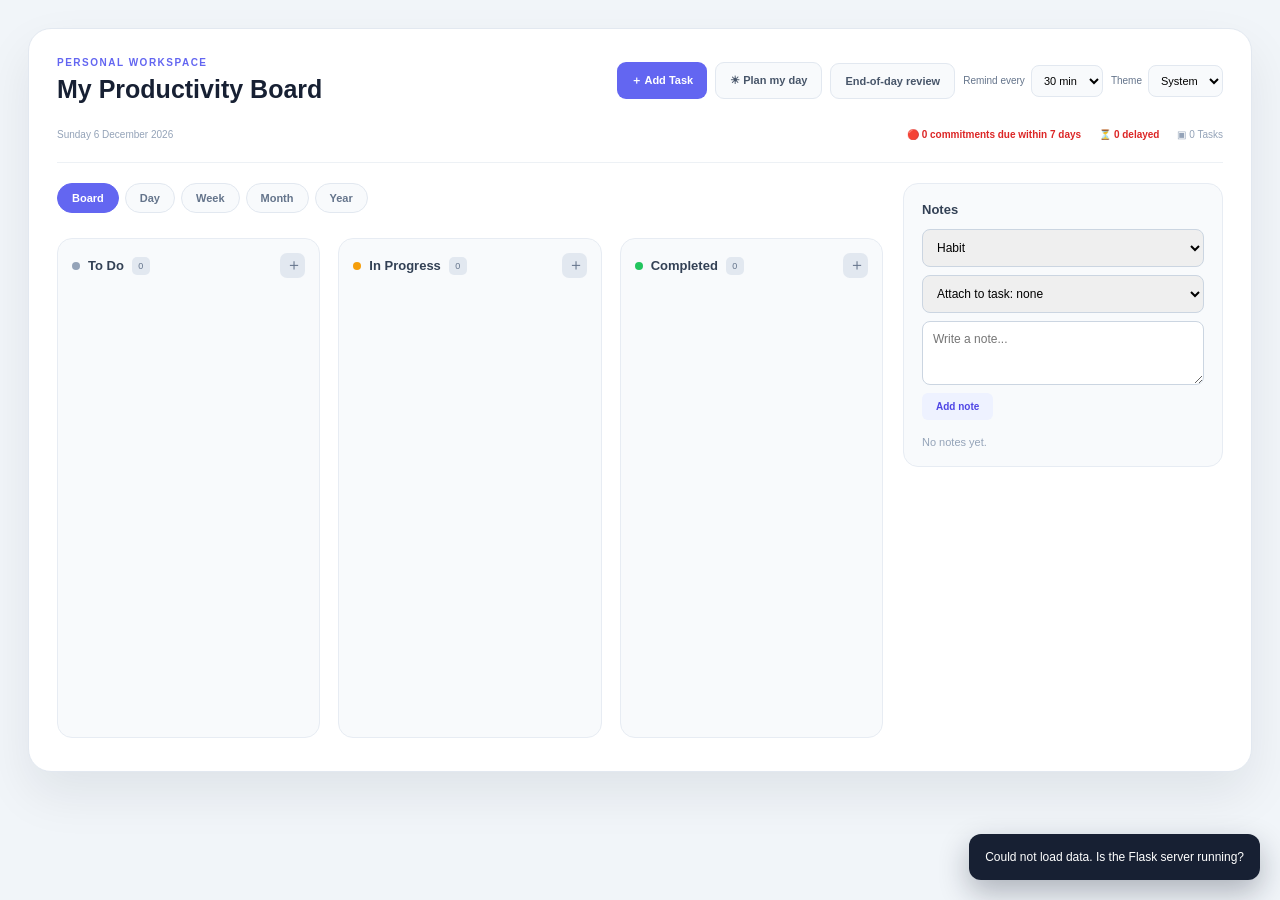
==== commit c080d614: "added new deadline feature" ====
--- a/frontend/index.html
+++ b/frontend/index.html
@@ -44,6 +44,7 @@
       <div class="board-meta">
         <span id="today-label" class="board-info"></span>
         <div class="board-info">
+          <span class="late-count">🔴 <span id="commit-count">0</span> commitments due within 7 days</span>
           <span class="late-count">⏳ <span id="delayed-count">0</span> delayed</span>
           <span>▣ <span id="total-count">0</span> Tasks</span>
         </div>
@@ -151,6 +152,11 @@
           <input type="time" id="task-time" />
         </label>
         <label class="field-label">
+          Commitment deadline (optional)
+          <input type="date" id="task-commit" />
+          <small id="commit-hint" class="commit-hint"></small>
+        </label>
+        <label class="field-label">
           Time block (optional)
           <span class="block-row">
             <input type="time" id="task-block-start" />
--- a/frontend/panels.css
+++ b/frontend/panels.css
@@ -1,5 +1,8 @@
 /* Header extras */
-.board-actions { flex-wrap: wrap; justify-content: flex-end; }
+.board-actions {
+  flex-wrap: wrap;
+  justify-content: flex-end;
+}
 
 .ghost-btn {
   padding: 11px 14px;
@@ -11,7 +14,10 @@
   font-size: 11px;
   font-weight: 700;
 }
-.ghost-btn:hover { background: #eef2ff; color: #4f46e5; }
+.ghost-btn:hover {
+  background: #eef2ff;
+  color: #4f46e5;
+}
 
 .reminder-setting {
   display: flex;
@@ -29,7 +35,10 @@
 }
 
 /* Overdue dates */
-.due-date.overdue { color: #dc2626; font-weight: 700; }
+.due-date.overdue {
+  color: #dc2626;
+  font-weight: 700;
+}
 
 /* Notes panel */
 .notes-panel {
@@ -39,9 +48,17 @@
   border-radius: 15px;
   background: #f8fafc;
 }
-.notes-panel h2 { margin: 0 0 12px; color: #334155; font-size: 13px; }
-
-#note-form { display: grid; gap: 8px; max-width: 520px; }
+.notes-panel h2 {
+  margin: 0 0 12px;
+  color: #334155;
+  font-size: 13px;
+}
+
+#note-form {
+  display: grid;
+  gap: 8px;
+  max-width: 520px;
+}
 #note-form select,
 #note-form textarea,
 #review-form textarea {
@@ -52,7 +69,10 @@
   font-size: 12px;
   resize: vertical;
 }
-#note-form .action-btn { justify-self: start; padding: 8px 14px; }
+#note-form .action-btn {
+  justify-self: start;
+  padding: 8px 14px;
+}
 
 .notes-list {
   display: grid;
@@ -67,8 +87,20 @@
   border-radius: 10px;
   background: #ffffff;
 }
-.note p { margin: 8px 0 0; color: #475569; font-size: 12px; line-height: 1.5; white-space: pre-wrap; }
-.note-meta { display: flex; align-items: center; gap: 10px; color: #94a3b8; font-size: 9px; }
+.note p {
+  margin: 8px 0 0;
+  color: #475569;
+  font-size: 12px;
+  line-height: 1.5;
+  white-space: pre-wrap;
+}
+.note-meta {
+  display: flex;
+  align-items: center;
+  gap: 10px;
+  color: #94a3b8;
+  font-size: 9px;
+}
 .note-tag {
   padding: 4px 7px;
   border-radius: 5px;
@@ -85,13 +117,31 @@
   color: #94a3b8;
   cursor: pointer;
 }
-.note-delete:hover { color: #dc2626; }
+.note-delete:hover {
+  color: #dc2626;
+}
 
 /* End-of-day review dialog */
-#review-form { display: grid; gap: 10px; }
-#review-form h2 { margin: 0; font-size: 16px; }
-.review-summary { margin: 0; color: #64748b; font-size: 11px; }
-.review-list { display: grid; gap: 8px; margin: 0; padding: 0; list-style: none; }
+#review-form {
+  display: grid;
+  gap: 10px;
+}
+#review-form h2 {
+  margin: 0;
+  font-size: 16px;
+}
+.review-summary {
+  margin: 0;
+  color: #64748b;
+  font-size: 11px;
+}
+.review-list {
+  display: grid;
+  gap: 8px;
+  margin: 0;
+  padding: 0;
+  list-style: none;
+}
 .review-list li {
   display: flex;
   align-items: center;
@@ -117,12 +167,23 @@
   line-height: 1.5;
   box-shadow: 0 12px 30px rgba(15, 23, 42, 0.3);
 }
-.toast[hidden] { display: none; }
+.toast[hidden] {
+  display: none;
+}
 
 /* Layout: board on the left, notes on the right */
-.kanban-board { width: min(100%, 1400px); }
-.workspace { display: grid; grid-template-columns: minmax(0, 1fr) 320px; gap: 20px; align-items: start; }
-.workspace-main { min-width: 0; }
+.kanban-board {
+  width: min(100%, 1400px);
+}
+.workspace {
+  display: grid;
+  grid-template-columns: minmax(0, 1fr) 320px;
+  gap: 20px;
+  align-items: start;
+}
+.workspace-main {
+  min-width: 0;
+}
 .notes-panel {
   position: sticky;
   top: 14px;
@@ -131,16 +192,32 @@
   max-height: calc(100vh - 28px);
   margin-top: 20px;
 }
-#note-form { max-width: none; }
-.notes-list { overflow-y: auto; }
+#note-form {
+  max-width: none;
+}
+.notes-list {
+  overflow-y: auto;
+}
 @media (max-width: 1000px) {
-  .workspace { grid-template-columns: 1fr; }
-  .notes-panel { position: static; max-height: none; }
+  .workspace {
+    grid-template-columns: 1fr;
+  }
+  .notes-panel {
+    position: static;
+    max-height: none;
+  }
 }
 
 /* Deadline time field, note buttons and task links */
-.field-label { display: grid; gap: 4px; color: #64748b; font-size: 10px; }
-#task-form input[type="time"] { width: 100%; }
+.field-label {
+  display: grid;
+  gap: 4px;
+  color: #64748b;
+  font-size: 10px;
+}
+#task-form input[type="time"] {
+  width: 100%;
+}
 
 .note-btn {
   margin-left: auto;
@@ -153,7 +230,9 @@
   font-weight: 700;
   cursor: pointer;
 }
-.note-btn:hover { background: #fde68a; }
+.note-btn:hover {
+  background: #fde68a;
+}
 
 .note-filter {
   display: flex;
@@ -168,8 +247,16 @@
   font-size: 10px;
   font-weight: 700;
 }
-.note-filter[hidden] { display: none; }
-.note-filter button { border: 0; background: transparent; color: inherit; font-weight: 700; cursor: pointer; }
+.note-filter[hidden] {
+  display: none;
+}
+.note-filter button {
+  border: 0;
+  background: transparent;
+  color: inherit;
+  font-weight: 700;
+  cursor: pointer;
+}
 
 .note-task {
   margin-top: 8px;
@@ -182,30 +269,87 @@
   font-weight: 700;
   cursor: pointer;
 }
-.note-empty { color: #94a3b8; font-size: 11px; list-style: none; }
+.note-empty {
+  color: #94a3b8;
+  font-size: 11px;
+  list-style: none;
+}
 
 /* Time blocks, day timeline and completion history */
-.block-row { display: grid; grid-template-columns: 1fr 1fr; gap: 8px; }
-.block-tag { color: #4f46e5; font-size: 9px; font-weight: 700; }
-
-.hour-row { display: grid; grid-template-columns: 48px 1fr; gap: 8px; min-height: 34px; border-top: 1px solid #e7ecf3; }
-.hour-row:hover { background: #eef2ff; }
-.hour-label { padding-top: 8px; color: #94a3b8; font-size: 10px; }
-.hour-slot { padding: 2px 0 6px; }
-.chip.block { padding: 8px; }
-.chip.done-log { background: #dcfce7; color: #16a34a; cursor: default; }
-
-.day-section { margin: 14px 0 4px; color: #64748b; font-size: 11px; font-weight: 700; }
-.day-section:first-child { margin-top: 0; }
-.day-empty { margin: 4px 0; color: #94a3b8; font-size: 10px; }
+.block-row {
+  display: grid;
+  grid-template-columns: 1fr 1fr;
+  gap: 8px;
+}
+.block-tag {
+  color: #4f46e5;
+  font-size: 9px;
+  font-weight: 700;
+}
+
+.hour-row {
+  display: grid;
+  grid-template-columns: 48px 1fr;
+  gap: 8px;
+  min-height: 34px;
+  border-top: 1px solid #e7ecf3;
+}
+.hour-row:hover {
+  background: #eef2ff;
+}
+.hour-label {
+  padding-top: 8px;
+  color: #94a3b8;
+  font-size: 10px;
+}
+.hour-slot {
+  padding: 2px 0 6px;
+}
+.chip.block {
+  padding: 8px;
+}
+.chip.done-log {
+  background: #dcfce7;
+  color: #16a34a;
+  cursor: default;
+}
+
+.day-section {
+  margin: 14px 0 4px;
+  color: #64748b;
+  font-size: 11px;
+  font-weight: 700;
+}
+.day-section:first-child {
+  margin-top: 0;
+}
+.day-empty {
+  margin: 4px 0;
+  color: #94a3b8;
+  font-size: 10px;
+}
 
 /* Planning mode */
-#planning-dialog { width: min(92%, 520px); }
-#planning-dialog h2 { margin: 0 0 6px; font-size: 16px; }
-#planning-dialog h3 { margin: 14px 0 6px; color: #64748b; font-size: 12px; }
+#planning-dialog {
+  width: min(92%, 520px);
+}
+#planning-dialog h2 {
+  margin: 0 0 6px;
+  font-size: 16px;
+}
+#planning-dialog h3 {
+  margin: 14px 0 6px;
+  color: #64748b;
+  font-size: 12px;
+}
 #planning-setup[hidden],
-#planning-session[hidden] { display: none; }
-#planning-session { display: grid; gap: 4px; }
+#planning-session[hidden] {
+  display: none;
+}
+#planning-session {
+  display: grid;
+  gap: 4px;
+}
 #planning-session textarea {
   margin-top: 10px;
   padding: 10px;
@@ -215,21 +359,72 @@
   font-size: 12px;
   resize: vertical;
 }
-.duration-row { display: flex; gap: 8px; margin: 14px 0; }
-.duration-row .ghost-btn { flex: 1; padding: 16px; font-size: 13px; }
-.planning-top { display: flex; align-items: center; justify-content: space-between; }
-#planning-timer { color: #6366f1; font-size: 26px; font-variant-numeric: tabular-nums; font-weight: 700; }
-.planning-bar { height: 5px; margin: 10px 0; overflow: hidden; border-radius: 10px; background: #e2e8f0; }
-.planning-bar span { display: block; width: 0; height: 100%; background: #6366f1; transition: width 1s linear; }
+.duration-row {
+  display: flex;
+  gap: 8px;
+  margin: 14px 0;
+}
+.duration-row .ghost-btn {
+  flex: 1;
+  padding: 16px;
+  font-size: 13px;
+}
+.planning-top {
+  display: flex;
+  align-items: center;
+  justify-content: space-between;
+}
+#planning-timer {
+  color: #6366f1;
+  font-size: 26px;
+  font-variant-numeric: tabular-nums;
+  font-weight: 700;
+}
+.planning-bar {
+  height: 5px;
+  margin: 10px 0;
+  overflow: hidden;
+  border-radius: 10px;
+  background: #e2e8f0;
+}
+.planning-bar span {
+  display: block;
+  width: 0;
+  height: 100%;
+  background: #6366f1;
+  transition: width 1s linear;
+}
 
 /* Notes and reflections inside the planner */
-.chip.note-chip { background: #fef9c3; color: #854d0e; }
-.day-note { margin: 6px 0; padding: 10px; border-radius: 8px; background: #fefce8; }
-.day-note small { color: #64748b; font-size: 10px; }
-.day-note p { margin: 6px 0 0; color: #475569; font-size: 12px; line-height: 1.5; white-space: pre-wrap; }
+.chip.note-chip {
+  background: #fef9c3;
+  color: #854d0e;
+}
+.day-note {
+  margin: 6px 0;
+  padding: 10px;
+  border-radius: 8px;
+  background: #fefce8;
+}
+.day-note small {
+  color: #64748b;
+  font-size: 10px;
+}
+.day-note p {
+  margin: 6px 0 0;
+  color: #475569;
+  font-size: 12px;
+  line-height: 1.5;
+  white-space: pre-wrap;
+}
 
 /* Delayed tasks */
-.tag-row { display: flex; flex-wrap: wrap; gap: 4px; margin-top: 8px; }
+.tag-row {
+  display: flex;
+  flex-wrap: wrap;
+  gap: 4px;
+  margin-top: 8px;
+}
 .delay-tag {
   padding: 4px 7px;
   border-radius: 5px;
@@ -240,15 +435,37 @@
   letter-spacing: 0.4px;
   text-transform: uppercase;
 }
-.delay-tag.soft { background: #ffedd5; color: #c2410c; }
-.late-count { color: #dc2626; font-weight: 700; }
-
-.chip.late { box-shadow: inset 0 0 0 1px #dc2626; }
-.chip.delay-log { background: #fee2e2; color: #dc2626; cursor: default; }
-.day-delay { margin: 6px 0; padding: 8px 10px; border-radius: 8px; background: #fef2f2; color: #991b1b; font-size: 11px; line-height: 1.5; }
+.delay-tag.soft {
+  background: #ffedd5;
+  color: #c2410c;
+}
+.late-count {
+  color: #dc2626;
+  font-weight: 700;
+}
+
+.chip.late {
+  box-shadow: inset 0 0 0 1px #dc2626;
+}
+.chip.delay-log {
+  background: #fee2e2;
+  color: #dc2626;
+  cursor: default;
+}
+.day-delay {
+  margin: 6px 0;
+  padding: 8px 10px;
+  border-radius: 8px;
+  background: #fef2f2;
+  color: #991b1b;
+  font-size: 11px;
+  line-height: 1.5;
+}
 
 /* Year view */
-.planner-grid.year { grid-template-columns: repeat(auto-fill, minmax(170px, 1fr)); }
+.planner-grid.year {
+  grid-template-columns: repeat(auto-fill, minmax(170px, 1fr));
+}
 .year-month {
   display: grid;
   gap: 6px;
@@ -259,8 +476,83 @@
   text-align: left;
   cursor: pointer;
 }
-.year-month:hover { border-color: #6366f1; }
-.year-month strong { color: #334155; font-size: 13px; }
-.year-month .stat { color: #64748b; font-size: 11px; }
-.year-month .stat.done { color: #16a34a; }
-.year-month .stat.late { color: #dc2626; }+.year-month:hover {
+  border-color: #6366f1;
+}
+.year-month strong {
+  color: #334155;
+  font-size: 13px;
+}
+.year-month .stat {
+  color: #64748b;
+  font-size: 11px;
+}
+.year-month .stat.done {
+  color: #16a34a;
+}
+.year-month .stat.late {
+  color: #dc2626;
+}
+
+/* Commitment deadlines */
+.task-card.commit-soon {
+  border-left: 4px solid #dc2626;
+}
+.commit-line {
+  margin-top: 8px;
+  padding: 6px 8px;
+  border-left: 3px solid #dc2626;
+  border-radius: 4px;
+  background: #fef2f2;
+  color: #b91c1c;
+  font-size: 9px;
+  font-weight: 700;
+}
+.commit-line.soon {
+  background: #dc2626;
+  color: #ffffff;
+}
+.commit-line.met {
+  border-left-color: #16a34a;
+  background: #f0fdf4;
+  color: #15803d;
+}
+.commit-line.missed {
+  border-left-color: #7f1d1d;
+  background: #fef2f2;
+  color: #7f1d1d;
+}
+.commit-hint {
+  color: #94a3b8;
+  font-size: 9px;
+}
+
+.chip.commit {
+  background: #fee2e2;
+  color: #b91c1c;
+  box-shadow: inset 3px 0 0 #dc2626;
+}
+.chip.commit.met {
+  background: #dcfce7;
+  color: #16a34a;
+  box-shadow: inset 3px 0 0 #16a34a;
+}
+.day-cell.has-commit {
+  border-top: 3px solid #dc2626;
+}
+.day-cell.commit-near {
+  background: #fef2f2;
+}
+.day-upcoming {
+  margin: 6px 0;
+  padding: 6px 8px;
+  border-left: 3px solid #dc2626;
+  border-radius: 4px;
+  background: #fef2f2;
+  color: #991b1b;
+  font-size: 11px;
+}
+.year-month.has-commit {
+  border-color: #dc2626;
+  box-shadow: inset 0 3px 0 #dc2626;
+}
--- a/frontend/theme.css
+++ b/frontend/theme.css
@@ -1,81 +1,234 @@
 /* JS sets <html data-theme="light|dark">, resolving "system" itself. */
-[data-theme="dark"] { color-scheme: dark; }
-
-[data-theme="dark"] body { background: #0b1120; color: #e2e8f0; }
-[data-theme="dark"] .kanban-board { background: #111827; border-color: #1f2937; box-shadow: none; }
-[data-theme="dark"] .board-meta { border-bottom-color: #1f2937; }
+[data-theme="dark"] {
+  color-scheme: dark;
+}
+
+[data-theme="dark"] body {
+  background: #0b1120;
+  color: #e2e8f0;
+}
+[data-theme="dark"] .kanban-board {
+  background: #111827;
+  border-color: #1f2937;
+  box-shadow: none;
+}
+[data-theme="dark"] .board-meta {
+  border-bottom-color: #1f2937;
+}
 
 [data-theme="dark"] .kanban-column,
-[data-theme="dark"] .notes-panel { background: #0f172a; border-color: #1f2937; }
+[data-theme="dark"] .notes-panel {
+  background: #0f172a;
+  border-color: #1f2937;
+}
 
 [data-theme="dark"] .task-card,
 [data-theme="dark"] .note,
-[data-theme="dark"] .review-list li { background: #1e293b; border-color: #334155; }
+[data-theme="dark"] .review-list li {
+  background: #1e293b;
+  border-color: #334155;
+}
 
 [data-theme="dark"] .column-header h2,
 [data-theme="dark"] .task-card h3,
-[data-theme="dark"] .notes-panel h2 { color: #e2e8f0; }
+[data-theme="dark"] .notes-panel h2 {
+  color: #e2e8f0;
+}
 
 [data-theme="dark"] .task-card > p,
 [data-theme="dark"] .note p,
-[data-theme="dark"] .review-summary { color: #94a3b8; }
+[data-theme="dark"] .review-summary {
+  color: #94a3b8;
+}
 
 [data-theme="dark"] .task-count,
-[data-theme="dark"] .column-header > button { background: #1e293b; color: #94a3b8; }
-
-[data-theme="dark"] dialog { background: #111827; color: #e2e8f0; border-color: #334155; }
+[data-theme="dark"] .column-header > button {
+  background: #1e293b;
+  color: #94a3b8;
+}
+
+[data-theme="dark"] dialog {
+  background: #111827;
+  color: #e2e8f0;
+  border-color: #334155;
+}
 
 [data-theme="dark"] #task-form input,
 [data-theme="dark"] #task-form select,
 [data-theme="dark"] #note-form select,
 [data-theme="dark"] #note-form textarea,
-[data-theme="dark"] #review-form textarea { background: #0f172a; color: #e2e8f0; border-color: #334155; }
+[data-theme="dark"] #review-form textarea {
+  background: #0f172a;
+  color: #e2e8f0;
+  border-color: #334155;
+}
 
 [data-theme="dark"] .ghost-btn,
-[data-theme="dark"] .reminder-setting select { background: #1e293b; border-color: #334155; color: #cbd5e1; }
-[data-theme="dark"] .reminder-setting { color: #94a3b8; }
-
-[data-theme="dark"] #cancel-btn { background: #334155; color: #e2e8f0; }
-[data-theme="dark"] .action-btn { background: #312e81; color: #c7d2fe; }
-[data-theme="dark"] .action-btn.secondary { background: #334155; color: #cbd5e1; }
-
-[data-theme="dark"] .toast { background: #e2e8f0; color: #0f172a; }
+[data-theme="dark"] .reminder-setting select {
+  background: #1e293b;
+  border-color: #334155;
+  color: #cbd5e1;
+}
+[data-theme="dark"] .reminder-setting {
+  color: #94a3b8;
+}
+
+[data-theme="dark"] #cancel-btn {
+  background: #334155;
+  color: #e2e8f0;
+}
+[data-theme="dark"] .action-btn {
+  background: #312e81;
+  color: #c7d2fe;
+}
+[data-theme="dark"] .action-btn.secondary {
+  background: #334155;
+  color: #cbd5e1;
+}
+
+[data-theme="dark"] .toast {
+  background: #e2e8f0;
+  color: #0f172a;
+}
 
 /* Planner */
-[data-theme="dark"] .view-btn { background: #1e293b; border-color: #334155; color: #94a3b8; }
-[data-theme="dark"] .view-btn.active { background: #6366f1; border-color: #6366f1; color: #ffffff; }
-[data-theme="dark"] .day-cell { background: #0f172a; border-color: #1f2937; }
-[data-theme="dark"] .day-cell:hover { border-color: #4f46e5; }
-[data-theme="dark"] .day-head { color: #94a3b8; }
-[data-theme="dark"] .chip.todo { background: #2e1065; color: #c4b5fd; }
-[data-theme="dark"] .chip.progress { background: #431407; color: #fdba74; }
-[data-theme="dark"] .chip.done { background: #052e16; color: #86efac; }
+[data-theme="dark"] .view-btn {
+  background: #1e293b;
+  border-color: #334155;
+  color: #94a3b8;
+}
+[data-theme="dark"] .view-btn.active {
+  background: #6366f1;
+  border-color: #6366f1;
+  color: #ffffff;
+}
+[data-theme="dark"] .day-cell {
+  background: #0f172a;
+  border-color: #1f2937;
+}
+[data-theme="dark"] .day-cell:hover {
+  border-color: #4f46e5;
+}
+[data-theme="dark"] .day-head {
+  color: #94a3b8;
+}
+[data-theme="dark"] .chip.todo {
+  background: #2e1065;
+  color: #c4b5fd;
+}
+[data-theme="dark"] .chip.progress {
+  background: #431407;
+  color: #fdba74;
+}
+[data-theme="dark"] .chip.done {
+  background: #052e16;
+  color: #86efac;
+}
 
 /* Notes sidebar and deadline field */
-[data-theme="dark"] .field-label { color: #94a3b8; }
-[data-theme="dark"] .note-btn { background: #422006; color: #fde68a; }
+[data-theme="dark"] .field-label {
+  color: #94a3b8;
+}
+[data-theme="dark"] .note-btn {
+  background: #422006;
+  color: #fde68a;
+}
 [data-theme="dark"] .note-filter,
-[data-theme="dark"] .note-task { background: #1e1b4b; color: #c7d2fe; }
+[data-theme="dark"] .note-task {
+  background: #1e1b4b;
+  color: #c7d2fe;
+}
 
 /* Time blocks and planning mode */
-[data-theme="dark"] .hour-row { border-top-color: #1f2937; }
-[data-theme="dark"] .hour-row:hover { background: #1e1b4b; }
-[data-theme="dark"] .chip.done-log { background: #052e16; color: #86efac; }
-[data-theme="dark"] .block-tag { color: #a5b4fc; }
+[data-theme="dark"] .hour-row {
+  border-top-color: #1f2937;
+}
+[data-theme="dark"] .hour-row:hover {
+  background: #1e1b4b;
+}
+[data-theme="dark"] .chip.done-log {
+  background: #052e16;
+  color: #86efac;
+}
+[data-theme="dark"] .block-tag {
+  color: #a5b4fc;
+}
 [data-theme="dark"] #planning-dialog h3,
-[data-theme="dark"] .day-section { color: #94a3b8; }
-[data-theme="dark"] #planning-session textarea { background: #0f172a; color: #e2e8f0; border-color: #334155; }
-[data-theme="dark"] .planning-bar { background: #1f2937; }
-
-[data-theme="dark"] .chip.note-chip { background: #422006; color: #fde68a; }
-[data-theme="dark"] .day-note { background: #1c1917; }
-[data-theme="dark"] .day-note p { color: #cbd5e1; }
+[data-theme="dark"] .day-section {
+  color: #94a3b8;
+}
+[data-theme="dark"] #planning-session textarea {
+  background: #0f172a;
+  color: #e2e8f0;
+  border-color: #334155;
+}
+[data-theme="dark"] .planning-bar {
+  background: #1f2937;
+}
+
+[data-theme="dark"] .chip.note-chip {
+  background: #422006;
+  color: #fde68a;
+}
+[data-theme="dark"] .day-note {
+  background: #1c1917;
+}
+[data-theme="dark"] .day-note p {
+  color: #cbd5e1;
+}
 
 /* Delayed tasks and year view */
-[data-theme="dark"] .delay-tag { background: #450a0a; color: #fca5a5; }
-[data-theme="dark"] .delay-tag.soft { background: #431407; color: #fdba74; }
-[data-theme="dark"] .late-count { color: #f87171; }
-[data-theme="dark"] .chip.delay-log { background: #450a0a; color: #fca5a5; }
-[data-theme="dark"] .day-delay { background: #2a1010; color: #fca5a5; }
-[data-theme="dark"] .year-month { background: #0f172a; border-color: #1f2937; }
-[data-theme="dark"] .year-month strong { color: #e2e8f0; }+
+[data-theme="dark"] .delay-tag {
+  background: #450a0a;
+  color: #fca5a5;
+}
+[data-theme="dark"] .delay-tag.soft {
+  background: #431407;
+  color: #fdba74;
+}
+[data-theme="dark"] .late-count {
+  color: #f87171;
+}
+[data-theme="dark"] .chip.delay-log {
+  background: #450a0a;
+  color: #fca5a5;
+}
+[data-theme="dark"] .day-delay {
+  background: #2a1010;
+  color: #fca5a5;
+}
+[data-theme="dark"] .year-month {
+  background: #0f172a;
+  border-color: #1f2937;
+}
+[data-theme="dark"] .year-month strong {
+  color: #e2e8f0;
+}
+
+/* Commitment deadlines */
+[data-theme="dark"] .commit-line {
+  background: #2a1010;
+  color: #fca5a5;
+}
+[data-theme="dark"] .commit-line.soon {
+  background: #dc2626;
+  color: #ffffff;
+}
+[data-theme="dark"] .commit-line.met {
+  background: #052e16;
+  color: #86efac;
+}
+[data-theme="dark"] .chip.commit {
+  background: #450a0a;
+  color: #fca5a5;
+}
+[data-theme="dark"] .chip.commit.met {
+  background: #052e16;
+  color: #86efac;
+}
+[data-theme="dark"] .day-cell.commit-near,
+[data-theme="dark"] .day-upcoming {
+  background: #2a1010;
+  color: #fca5a5;
+}
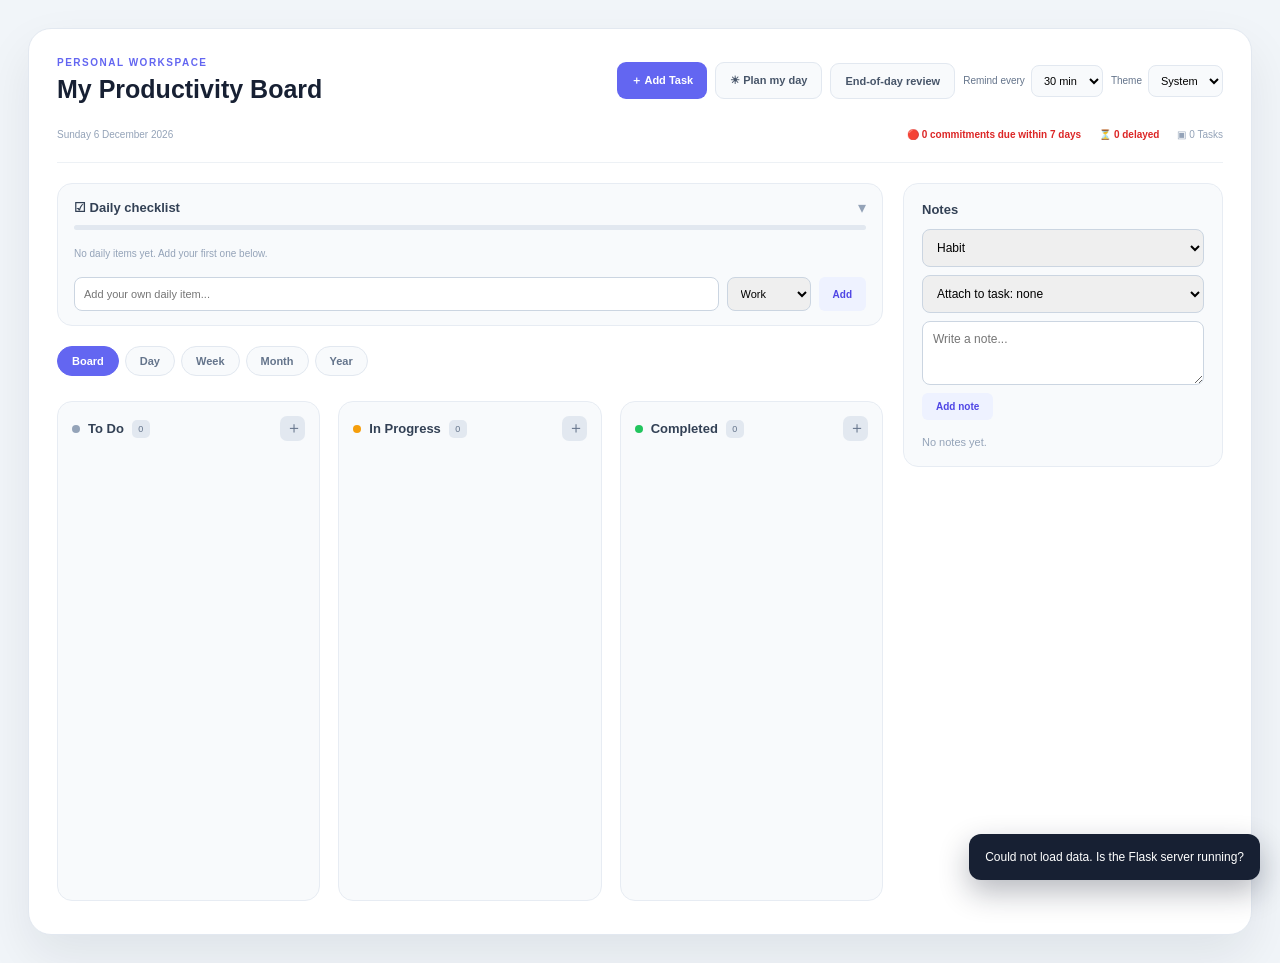
==== commit 5568f3f4: "Added New feature of daily checklist" ====
--- a/frontend/index.html
+++ b/frontend/index.html
@@ -19,8 +19,12 @@
 
         <div class="board-actions">
           <button type="button" id="add-task-btn">＋ Add Task</button>
-          <button type="button" id="plan-btn" class="ghost-btn">☀ Plan my day</button>
-          <button type="button" id="review-btn" class="ghost-btn">End-of-day review</button>
+          <button type="button" id="plan-btn" class="ghost-btn">
+            ☀ Plan my day
+          </button>
+          <button type="button" id="review-btn" class="ghost-btn">
+            End-of-day review
+          </button>
           <label class="reminder-setting">
             Remind every
             <select id="reminder-interval">
@@ -44,94 +48,187 @@
       <div class="board-meta">
         <span id="today-label" class="board-info"></span>
         <div class="board-info">
-          <span class="late-count">🔴 <span id="commit-count">0</span> commitments due within 7 days</span>
-          <span class="late-count">⏳ <span id="delayed-count">0</span> delayed</span>
+          <span class="late-count"
+            >🔴 <span id="commit-count">0</span> commitments due within 7
+            days</span
+          >
+          <span class="late-count"
+            >⏳ <span id="delayed-count">0</span> delayed</span
+          >
           <span>▣ <span id="total-count">0</span> Tasks</span>
         </div>
       </div>
 
       <div class="workspace">
-      <div class="workspace-main">
-      <nav class="view-switcher" aria-label="Choose view">
-        <button type="button" class="view-btn active" data-view="board">Board</button>
-        <button type="button" class="view-btn" data-view="day">Day</button>
-        <button type="button" class="view-btn" data-view="week">Week</button>
-        <button type="button" class="view-btn" data-view="month">Month</button>
-        <button type="button" class="view-btn" data-view="year">Year</button>
-      </nav>
-
-      <main class="kanban-columns">
-        <section class="kanban-column" data-status="todo">
-          <header class="column-header">
-            <div>
-              <span class="status-dot gray"></span>
-              <h2>To Do</h2>
-              <span class="task-count" id="count-todo">0</span>
+        <div class="workspace-main">
+          <section class="daily-panel" aria-labelledby="daily-title">
+            <header class="daily-head">
+              <button
+                type="button"
+                id="daily-toggle"
+                class="daily-toggle"
+                aria-expanded="true"
+              >
+                <h2 id="daily-title">
+                  ☑ Daily checklist
+                  <span id="daily-progress" class="daily-count"></span>
+                </h2>
+                <span class="chevron" aria-hidden="true">▾</span>
+              </button>
+              <div class="daily-bar"><span id="daily-bar-fill"></span></div>
+            </header>
+            <div id="daily-body">
+              <div id="daily-groups" class="daily-groups"></div>
+              <form id="daily-form" class="daily-form">
+                <input
+                  type="text"
+                  id="daily-text"
+                  placeholder="Add your own daily item..."
+                  required
+                />
+                <select id="daily-category" aria-label="Category">
+                  <option value="work">Work</option>
+                  <option value="study">Study</option>
+                  <option value="planning">Planning</option>
+                  <option value="personal">Personal</option>
+                  <option value="wrap-up">Wrap-up</option>
+                </select>
+                <button type="submit" class="action-btn">Add</button>
+              </form>
             </div>
-            <button type="button" class="column-add" data-status="todo" aria-label="Add to To Do">＋</button>
-          </header>
-          <div class="task-list" id="list-todo"></div>
-        </section>
-
-        <section class="kanban-column" data-status="progress">
-          <header class="column-header">
-            <div>
-              <span class="status-dot orange"></span>
-              <h2>In Progress</h2>
-              <span class="task-count" id="count-progress">0</span>
+          </section>
+
+          <nav class="view-switcher" aria-label="Choose view">
+            <button type="button" class="view-btn active" data-view="board">
+              Board
+            </button>
+            <button type="button" class="view-btn" data-view="day">Day</button>
+            <button type="button" class="view-btn" data-view="week">
+              Week
+            </button>
+            <button type="button" class="view-btn" data-view="month">
+              Month
+            </button>
+            <button type="button" class="view-btn" data-view="year">
+              Year
+            </button>
+          </nav>
+
+          <main class="kanban-columns">
+            <section class="kanban-column" data-status="todo">
+              <header class="column-header">
+                <div>
+                  <span class="status-dot gray"></span>
+                  <h2>To Do</h2>
+                  <span class="task-count" id="count-todo">0</span>
+                </div>
+                <button
+                  type="button"
+                  class="column-add"
+                  data-status="todo"
+                  aria-label="Add to To Do"
+                >
+                  ＋
+                </button>
+              </header>
+              <div class="task-list" id="list-todo"></div>
+            </section>
+
+            <section class="kanban-column" data-status="progress">
+              <header class="column-header">
+                <div>
+                  <span class="status-dot orange"></span>
+                  <h2>In Progress</h2>
+                  <span class="task-count" id="count-progress">0</span>
+                </div>
+                <button
+                  type="button"
+                  class="column-add"
+                  data-status="progress"
+                  aria-label="Add to In Progress"
+                >
+                  ＋
+                </button>
+              </header>
+              <div class="task-list" id="list-progress"></div>
+            </section>
+
+            <section class="kanban-column" data-status="done">
+              <header class="column-header">
+                <div>
+                  <span class="status-dot green"></span>
+                  <h2>Completed</h2>
+                  <span class="task-count" id="count-done">0</span>
+                </div>
+                <button
+                  type="button"
+                  class="column-add"
+                  data-status="done"
+                  aria-label="Add to Completed"
+                >
+                  ＋
+                </button>
+              </header>
+              <div class="task-list" id="list-done"></div>
+            </section>
+          </main>
+
+          <section id="planner" class="planner" hidden>
+            <div class="planner-nav">
+              <button
+                type="button"
+                id="planner-prev"
+                class="ghost-btn"
+                aria-label="Previous"
+              >
+                ‹
+              </button>
+              <h2 id="planner-title"></h2>
+              <button
+                type="button"
+                id="planner-next"
+                class="ghost-btn"
+                aria-label="Next"
+              >
+                ›
+              </button>
+              <button type="button" id="planner-today" class="ghost-btn">
+                Today
+              </button>
             </div>
-            <button type="button" class="column-add" data-status="progress" aria-label="Add to In Progress">＋</button>
-          </header>
-          <div class="task-list" id="list-progress"></div>
-        </section>
-
-        <section class="kanban-column" data-status="done">
-          <header class="column-header">
-            <div>
-              <span class="status-dot green"></span>
-              <h2>Completed</h2>
-              <span class="task-count" id="count-done">0</span>
-            </div>
-            <button type="button" class="column-add" data-status="done" aria-label="Add to Completed">＋</button>
-          </header>
-          <div class="task-list" id="list-done"></div>
-        </section>
-      </main>
-
-      <section id="planner" class="planner" hidden>
-        <div class="planner-nav">
-          <button type="button" id="planner-prev" class="ghost-btn" aria-label="Previous">‹</button>
-          <h2 id="planner-title"></h2>
-          <button type="button" id="planner-next" class="ghost-btn" aria-label="Next">›</button>
-          <button type="button" id="planner-today" class="ghost-btn">Today</button>
-        </div>
-        <p class="planner-hint">Click a task to edit it, or an empty spot in a day to add one for that date.</p>
-        <div id="planner-grid" class="planner-grid"></div>
-      </section>
-
-      </div>
-
-      <aside class="notes-panel" aria-labelledby="notes-title">
-        <h2 id="notes-title">Notes</h2>
-        <div id="note-filter" class="note-filter" hidden>
-          <span></span>
-          <button type="button" id="note-filter-clear">Show all ✕</button>
-        </div>
-        <form id="note-form">
-          <select id="note-category" aria-label="Note category">
-            <option value="habit">Habit</option>
-            <option value="reflection">Reflection</option>
-            <option value="time management">Time management</option>
-            <option value="critique">Critique</option>
-            <option value="planning">Planning</option>
-            <option value="other">Other</option>
-          </select>
-          <select id="note-task" aria-label="Attach to task"></select>
-          <textarea id="note-text" rows="3" placeholder="Write a note..."></textarea>
-          <button type="submit" class="action-btn">Add note</button>
-        </form>
-        <ul id="notes-list" class="notes-list"></ul>
-      </aside>
+            <p class="planner-hint">
+              Click a task to edit it, or an empty spot in a day to add one for
+              that date.
+            </p>
+            <div id="planner-grid" class="planner-grid"></div>
+          </section>
+        </div>
+
+        <aside class="notes-panel" aria-labelledby="notes-title">
+          <h2 id="notes-title">Notes</h2>
+          <div id="note-filter" class="note-filter" hidden>
+            <span></span>
+            <button type="button" id="note-filter-clear">Show all ✕</button>
+          </div>
+          <form id="note-form">
+            <select id="note-category" aria-label="Note category">
+              <option value="habit">Habit</option>
+              <option value="reflection">Reflection</option>
+              <option value="time management">Time management</option>
+              <option value="critique">Critique</option>
+              <option value="planning">Planning</option>
+              <option value="other">Other</option>
+            </select>
+            <select id="note-task" aria-label="Attach to task"></select>
+            <textarea
+              id="note-text"
+              rows="3"
+              placeholder="Write a note..."
+            ></textarea>
+            <button type="submit" class="action-btn">Add note</button>
+          </form>
+          <ul id="notes-list" class="notes-list"></ul>
+        </aside>
       </div>
     </div>
 
@@ -184,9 +281,15 @@
         <h2>End-of-day review</h2>
         <p id="review-summary" class="review-summary"></p>
         <ul id="review-list" class="review-list"></ul>
-        <textarea id="review-text" rows="4" placeholder="What went well? What would you change tomorrow?"></textarea>
+        <textarea
+          id="review-text"
+          rows="4"
+          placeholder="What went well? What would you change tomorrow?"
+        ></textarea>
         <div class="dialog-buttons">
-          <button type="button" id="review-close" class="ghost-btn">Close</button>
+          <button type="button" id="review-close" class="ghost-btn">
+            Close
+          </button>
           <button type="submit">Save reflection</button>
         </div>
       </form>
@@ -195,14 +298,24 @@
     <dialog id="planning-dialog">
       <div id="planning-setup">
         <h2>Plan your day</h2>
-        <p class="review-summary">Choose how long you want to plan. A timer keeps you focused.</p>
+        <p class="review-summary">
+          Choose how long you want to plan. A timer keeps you focused.
+        </p>
         <div class="duration-row">
-          <button type="button" class="ghost-btn" data-minutes="15">15 min</button>
-          <button type="button" class="ghost-btn" data-minutes="30">30 min</button>
-          <button type="button" class="ghost-btn" data-minutes="45">45 min</button>
+          <button type="button" class="ghost-btn" data-minutes="15">
+            15 min
+          </button>
+          <button type="button" class="ghost-btn" data-minutes="30">
+            30 min
+          </button>
+          <button type="button" class="ghost-btn" data-minutes="45">
+            45 min
+          </button>
         </div>
         <div class="dialog-buttons">
-          <button type="button" class="ghost-btn" data-close-planning>Cancel</button>
+          <button type="button" class="ghost-btn" data-close-planning>
+            Cancel
+          </button>
         </div>
       </div>
 
@@ -218,9 +331,15 @@
         <ul id="planning-carry" class="review-list"></ul>
         <h3>Today</h3>
         <ul id="planning-today" class="review-list"></ul>
-        <textarea id="planning-text" rows="3" placeholder="Top priorities for today..."></textarea>
+        <textarea
+          id="planning-text"
+          rows="3"
+          placeholder="Top priorities for today..."
+        ></textarea>
         <div class="dialog-buttons">
-          <button type="button" class="ghost-btn" data-close-planning>Cancel</button>
+          <button type="button" class="ghost-btn" data-close-planning>
+            Cancel
+          </button>
           <button type="submit">Finish planning</button>
         </div>
       </form>
@@ -230,4 +349,4 @@
 
     <script type="module" src="./index.js"></script>
   </body>
-</html>+</html>
--- a/frontend/panels.css
+++ b/frontend/panels.css
@@ -556,3 +556,125 @@
   border-color: #dc2626;
   box-shadow: inset 0 3px 0 #dc2626;
 }
+
+/* Daily checklist */
+.daily-panel {
+  margin-top: 20px;
+  padding: 14px 16px;
+  border: 1px solid #e7ecf3;
+  border-radius: 15px;
+  background: #f8fafc;
+}
+.daily-head {
+  display: grid;
+  gap: 8px;
+}
+.daily-toggle {
+  display: flex;
+  align-items: center;
+  justify-content: space-between;
+  width: 100%;
+  padding: 0;
+  border: 0;
+  background: transparent;
+  color: #334155;
+  cursor: pointer;
+  font: inherit;
+}
+.daily-toggle h2 {
+  margin: 0;
+  font-size: 13px;
+}
+.daily-toggle .chevron {
+  color: #94a3b8;
+  transition: transform 0.2s ease;
+}
+.daily-toggle[aria-expanded="false"] .chevron {
+  transform: rotate(-90deg);
+}
+.daily-count {
+  margin-left: 8px;
+  color: #6366f1;
+  font-weight: 700;
+}
+.daily-bar {
+  height: 5px;
+  overflow: hidden;
+  border-radius: 10px;
+  background: #e2e8f0;
+}
+.daily-bar span {
+  display: block;
+  width: 0;
+  height: 100%;
+  background: #22c55e;
+  transition: width 0.3s ease;
+}
+
+.daily-groups {
+  display: grid;
+  grid-template-columns: repeat(auto-fit, minmax(210px, 1fr));
+  gap: 14px;
+  margin-top: 14px;
+}
+.daily-group h3 {
+  margin: 0 0 6px;
+  color: #94a3b8;
+  font-size: 9px;
+  letter-spacing: 1px;
+  text-transform: uppercase;
+}
+.daily-item {
+  display: flex;
+  align-items: center;
+  gap: 6px;
+}
+.daily-item label {
+  display: flex;
+  flex: 1;
+  align-items: center;
+  gap: 8px;
+  padding: 5px 0;
+  color: #334155;
+  font-size: 11px;
+  cursor: pointer;
+}
+.daily-item.checked label span {
+  color: #94a3b8;
+  text-decoration: line-through;
+}
+.daily-delete {
+  padding: 2px 4px;
+  border: 0;
+  background: transparent;
+  color: #cbd5e1;
+  cursor: pointer;
+  font-size: 10px;
+}
+.daily-delete:hover {
+  color: #dc2626;
+}
+
+.daily-form {
+  display: flex;
+  flex-wrap: wrap;
+  gap: 8px;
+  margin-top: 14px;
+}
+.daily-form input[type="text"] {
+  flex: 1;
+  min-width: 160px;
+  padding: 9px;
+  border: 1px solid #cbd5e1;
+  border-radius: 8px;
+  font-size: 11px;
+}
+.daily-form select {
+  padding: 9px;
+  border: 1px solid #cbd5e1;
+  border-radius: 8px;
+  font-size: 11px;
+}
+.daily-form .action-btn {
+  padding: 8px 14px;
+}
--- a/frontend/theme.css
+++ b/frontend/theme.css
@@ -178,7 +178,6 @@
 }
 
 /* Delayed tasks and year view */
-
 [data-theme="dark"] .delay-tag {
   background: #450a0a;
   color: #fca5a5;
@@ -232,3 +231,22 @@
   background: #2a1010;
   color: #fca5a5;
 }
+
+/* Daily checklist */
+[data-theme="dark"] .daily-panel {
+  background: #0f172a;
+  border-color: #1f2937;
+}
+[data-theme="dark"] .daily-toggle,
+[data-theme="dark"] .daily-item label {
+  color: #e2e8f0;
+}
+[data-theme="dark"] .daily-bar {
+  background: #1f2937;
+}
+[data-theme="dark"] .daily-form input[type="text"],
+[data-theme="dark"] .daily-form select {
+  background: #0f172a;
+  color: #e2e8f0;
+  border-color: #334155;
+}
